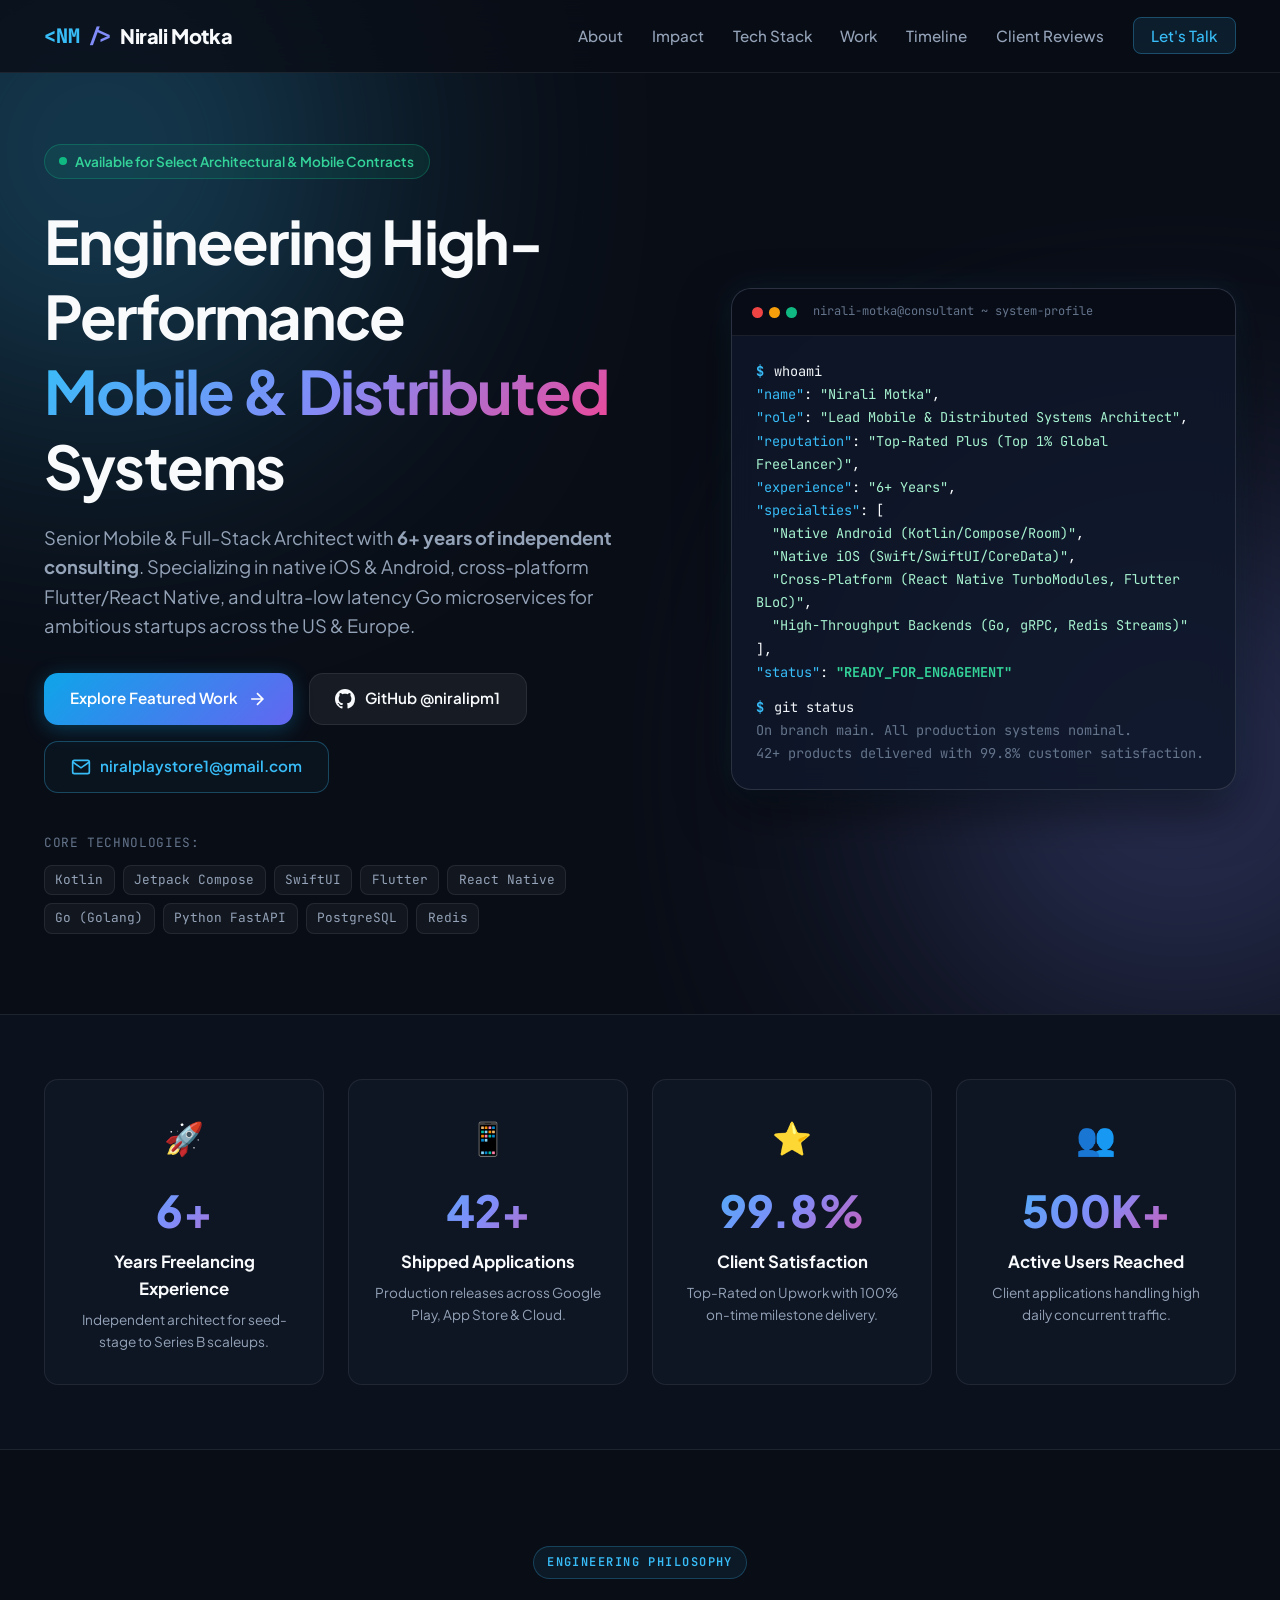
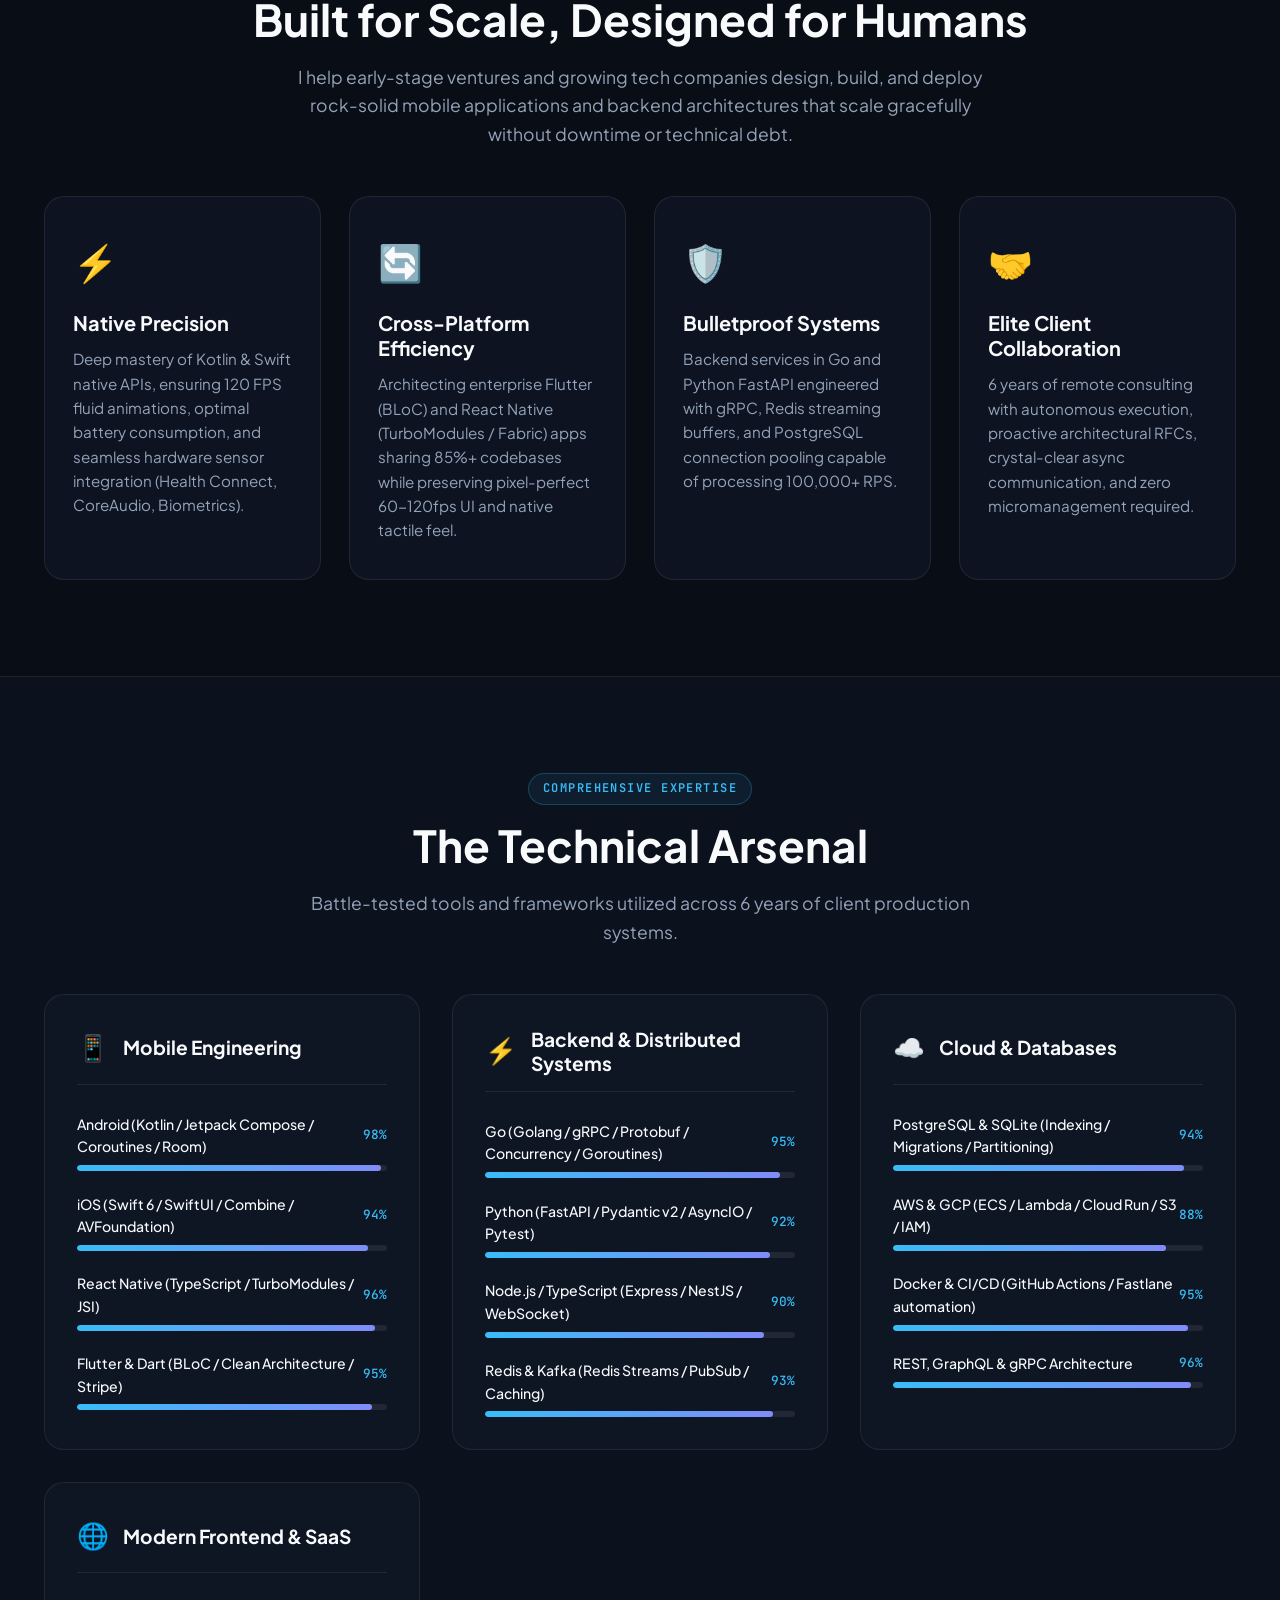
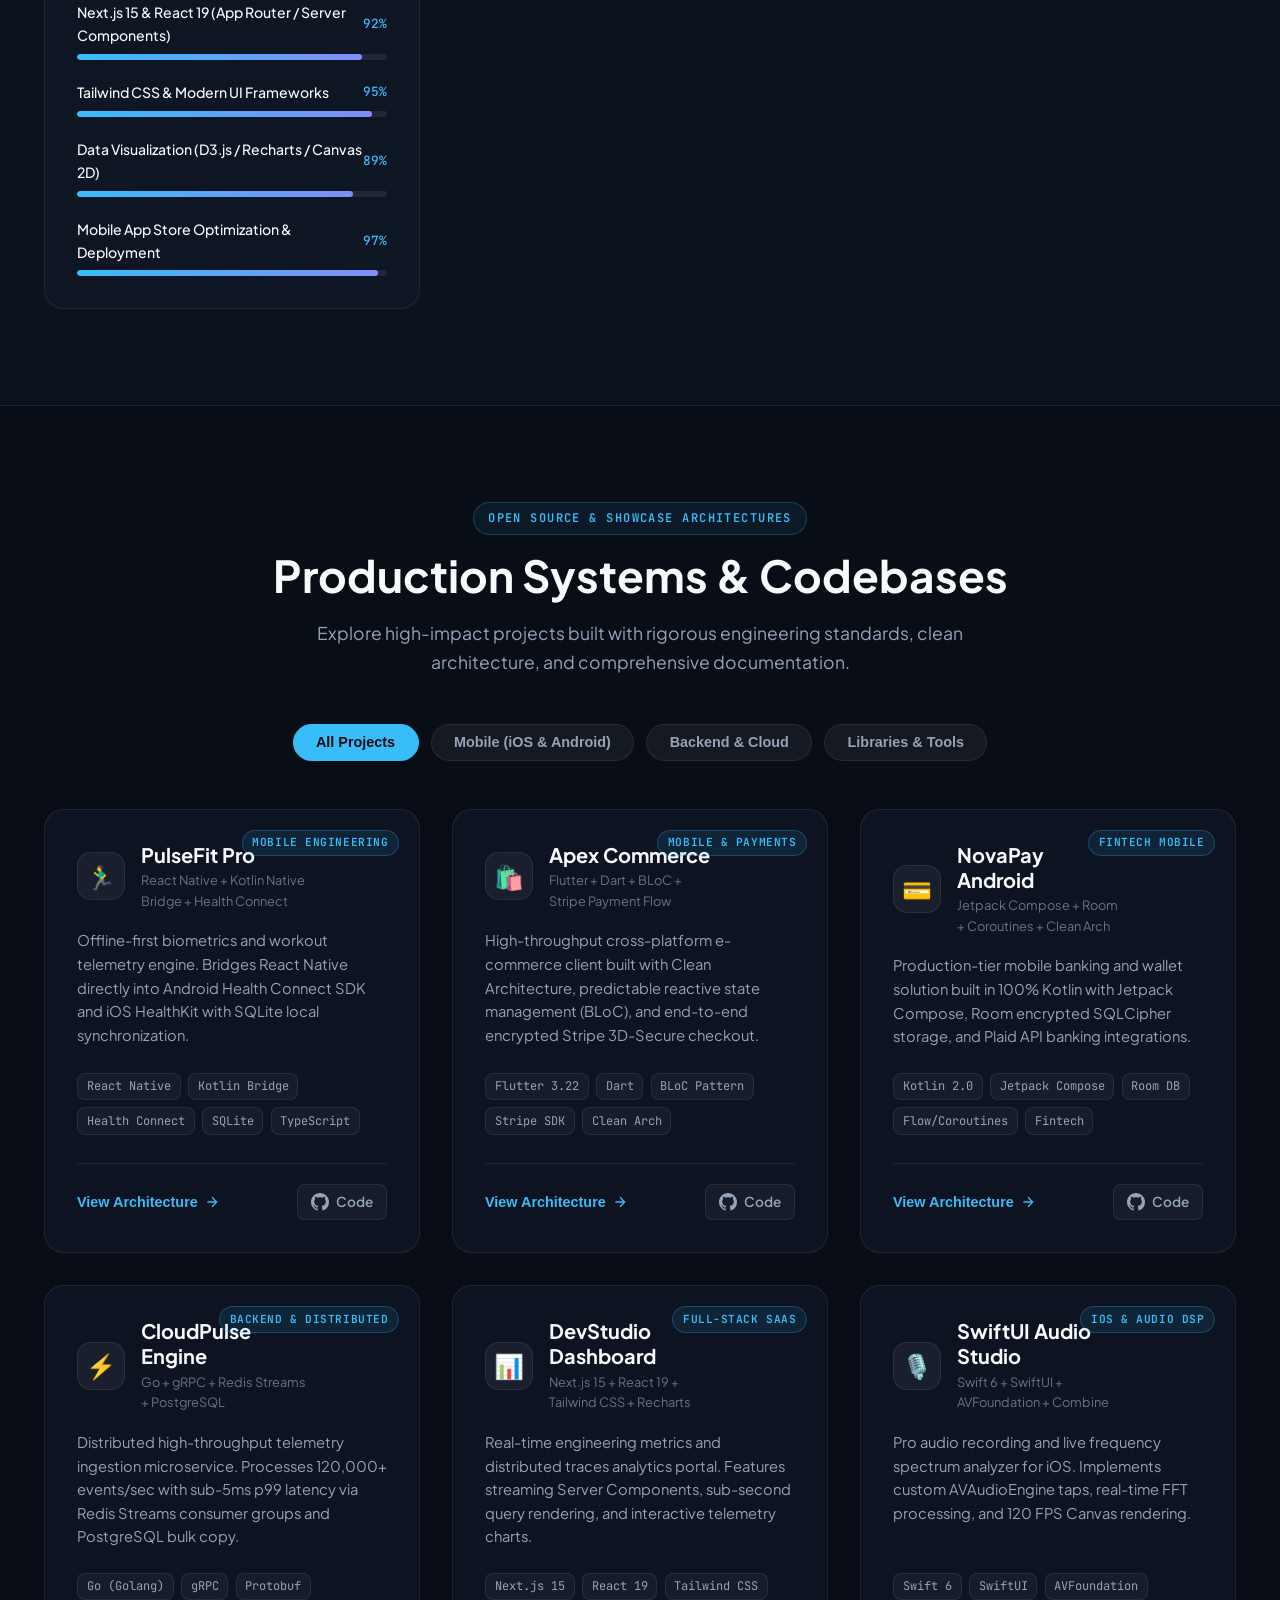
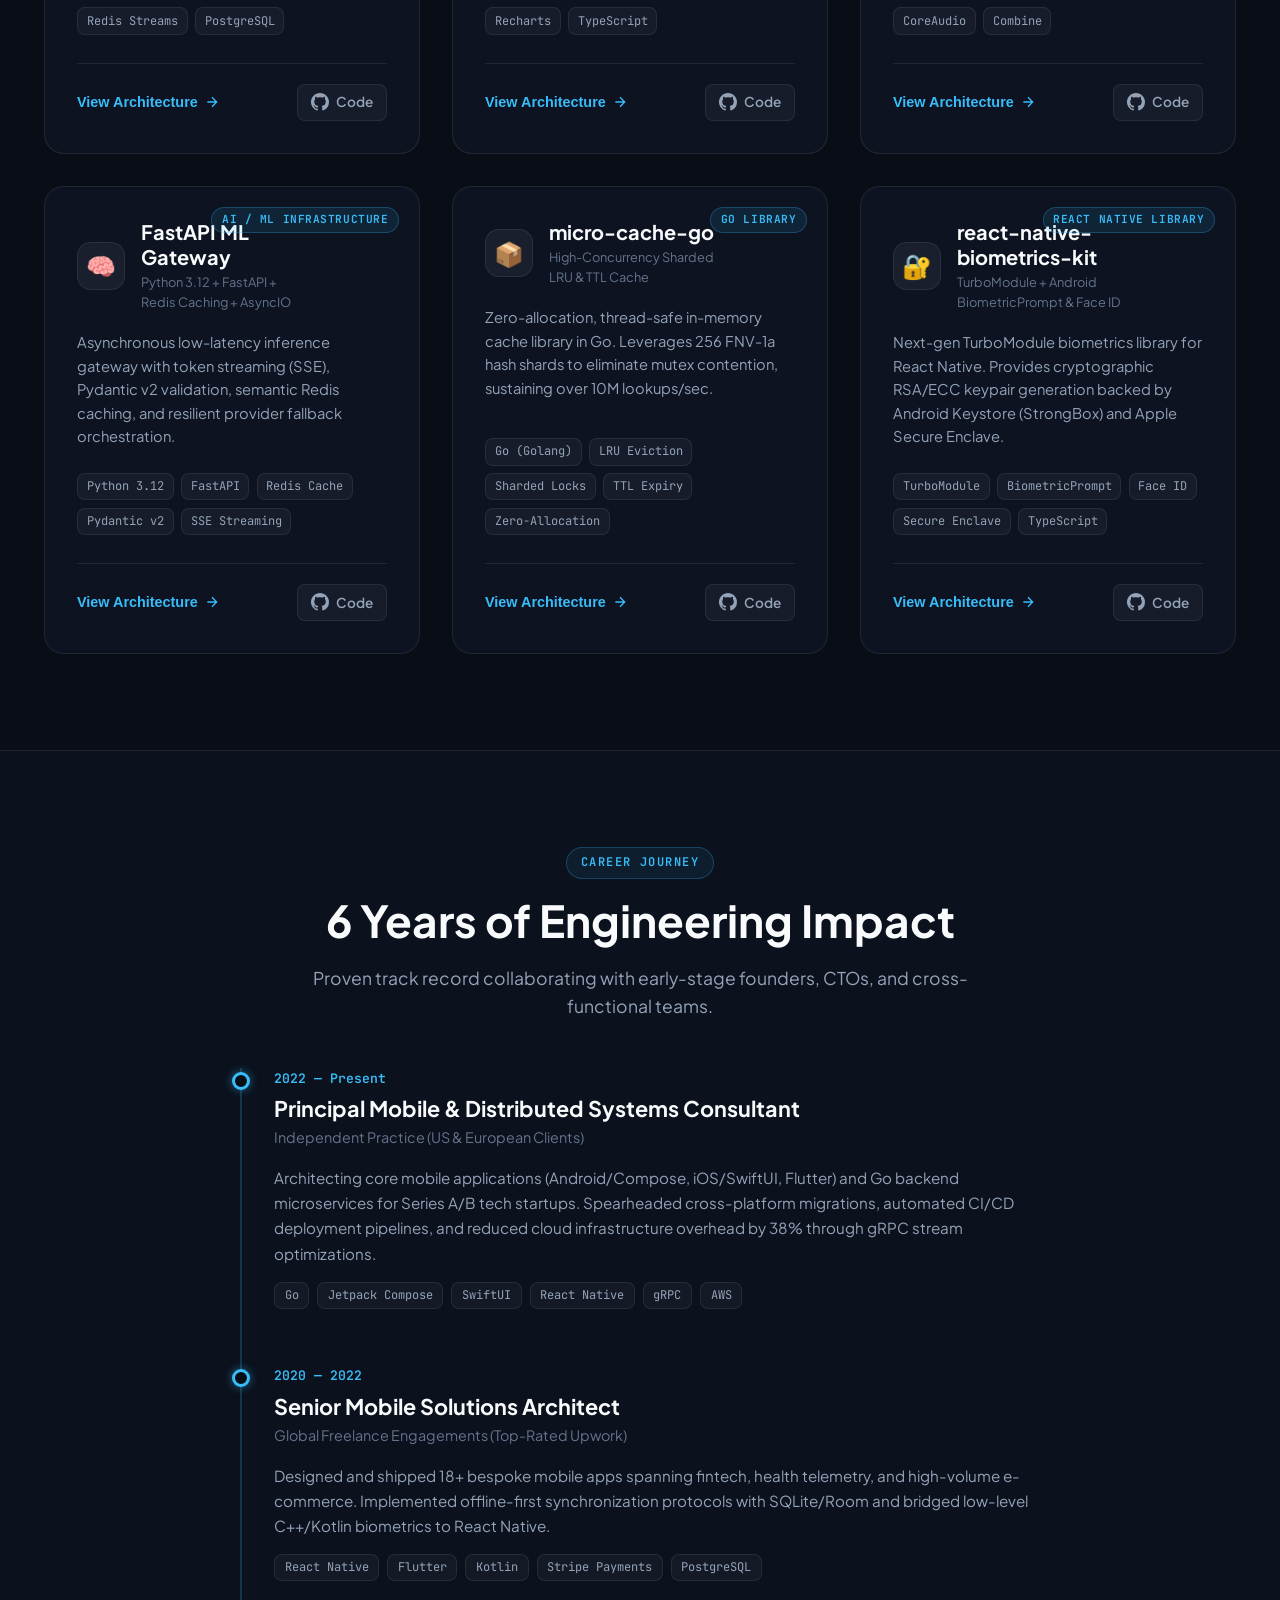
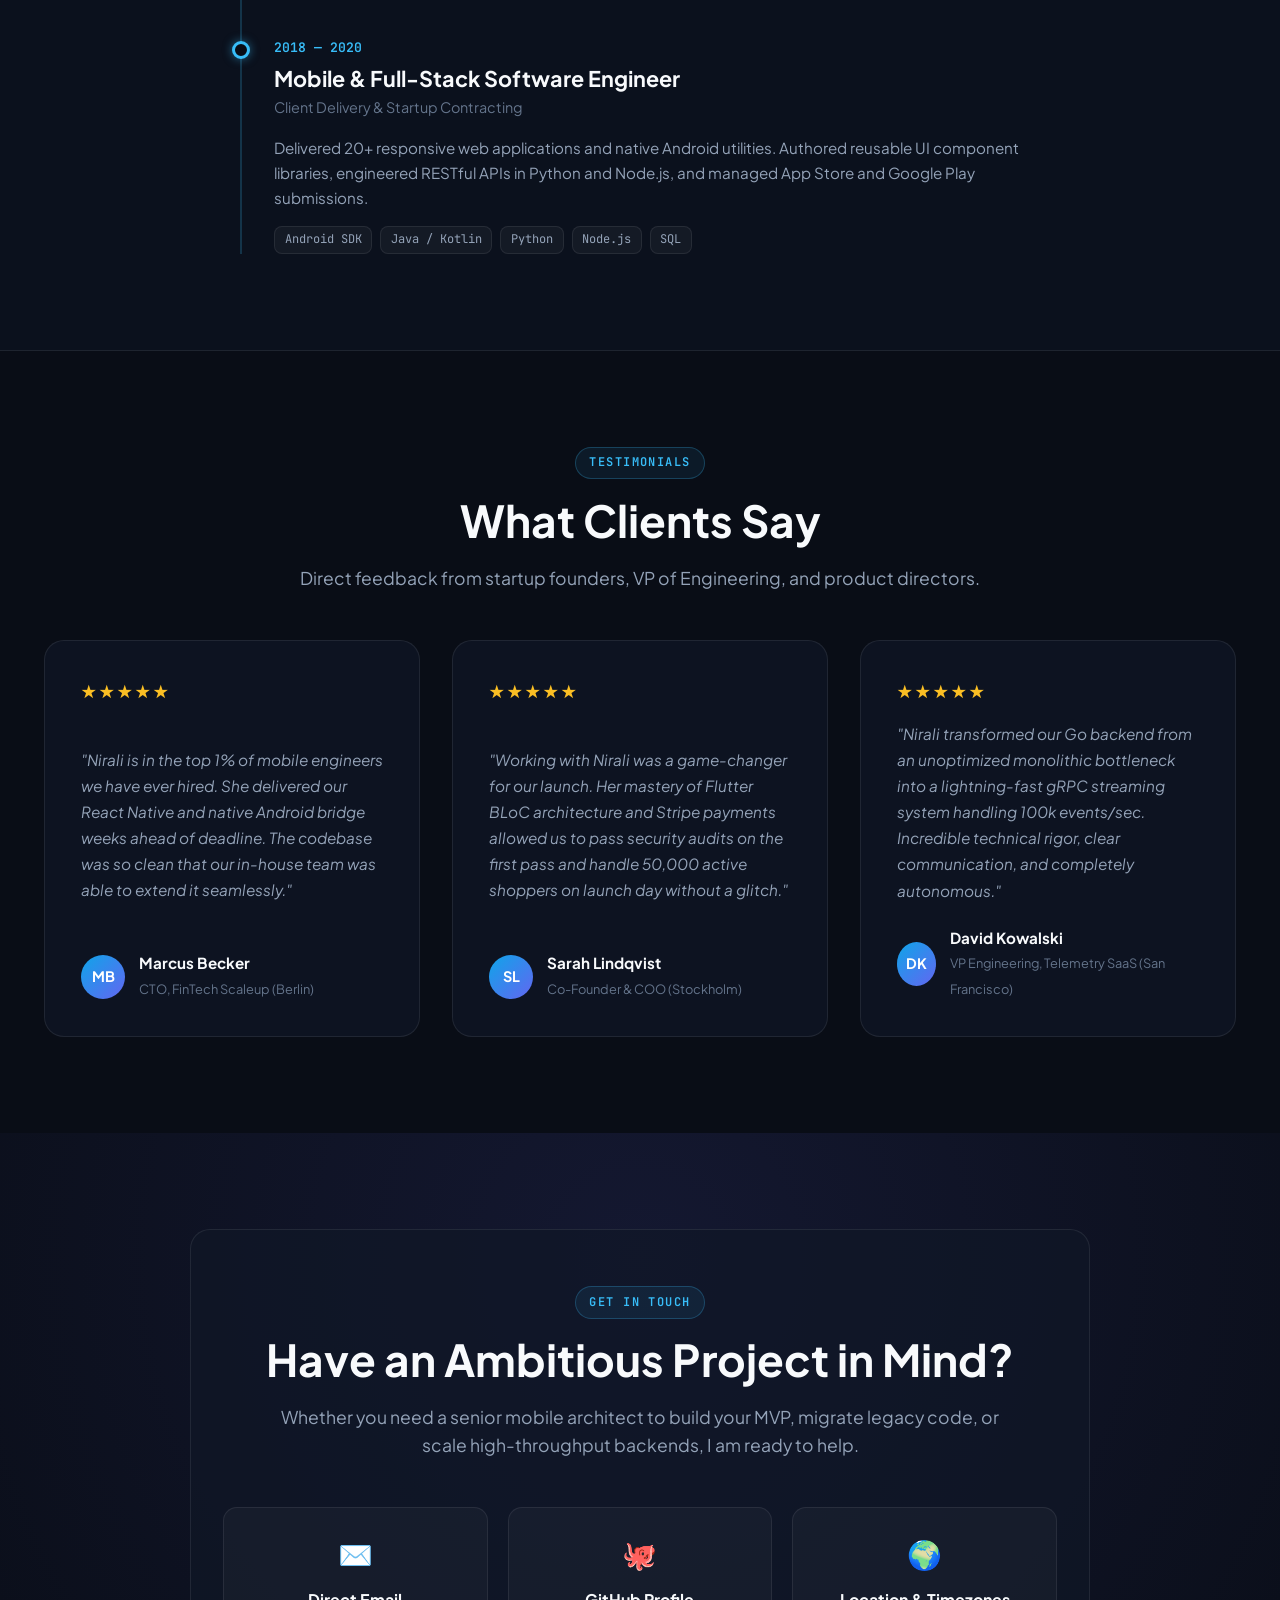
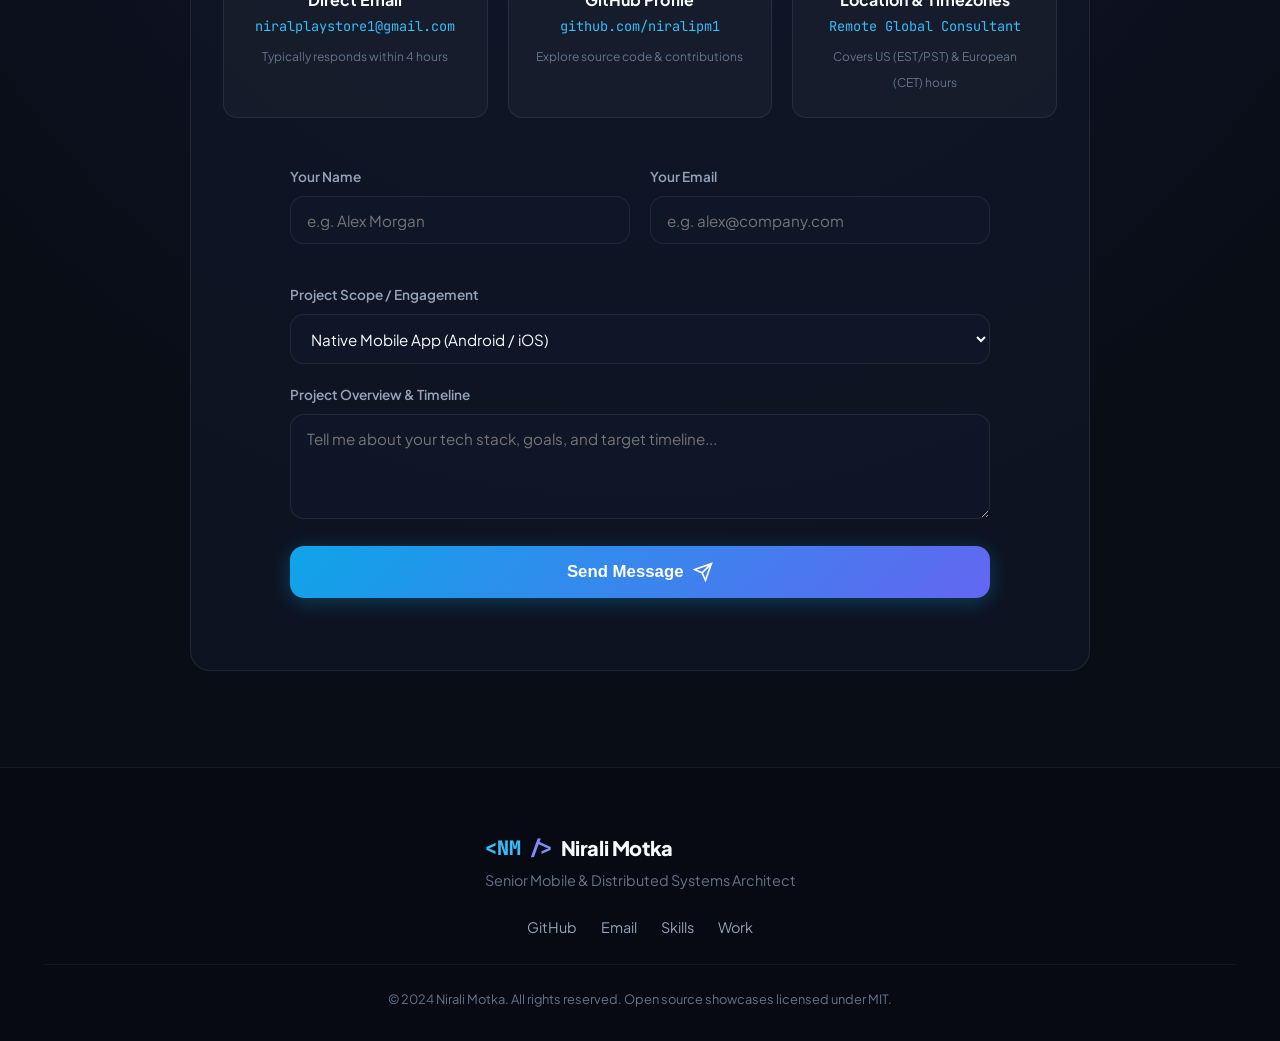
==== index.html @ 6185c1b7 "feat: initial commit of modern personal portfolio website" ====
<!DOCTYPE html>
<html lang="en">
<head>
  <meta charset="UTF-8">
  <meta name="viewport" content="width=device-width, initial-scale=1.0">
  <title>Nirali Motka | Senior Mobile &amp; Full-Stack Architect</title>
  <meta name="description" content="Senior Mobile & Full-Stack Engineer with 6+ years of high-impact freelancing. Expert in Kotlin/Compose, Swift/SwiftUI, React Native, Flutter, Go, and Cloud Systems.">
  <meta name="author" content="Nirali Motka">
  <link rel="icon" href="data:image/svg+xml,<svg xmlns=%22http://www.w3.org/2000/svg%22 viewBox=%220 0 100 100%22><text y=%22.9em%22 font-size=%2290%22>⚡</text></svg>">
  <link rel="preconnect" href="https://fonts.googleapis.com">
  <link rel="preconnect" href="https://fonts.gstatic.com" crossorigin>
  <link href="https://fonts.googleapis.com/css2?family=Plus+Jakarta+Sans:wght@300;400;500;600;700;800&family=JetBrains+Mono:wght@400;500;600;700&display=swap" rel="stylesheet">
  <link rel="stylesheet" href="styles.css">
</head>
<body>
  <!-- Navigation -->
  <header class="site-header" id="header">
    <div class="container nav-container">
      <a href="#hero" class="brand-logo">
        <span class="logo-accent">&lt;NM</span><span class="logo-dot">/&gt;</span>
        <span class="brand-name">Nirali Motka</span>
      </a>

      <nav class="nav-menu" id="navMenu">
        <ul class="nav-links">
          <li><a href="#about" class="nav-link">About</a></li>
          <li><a href="#metrics" class="nav-link">Impact</a></li>
          <li><a href="#skills" class="nav-link">Tech Stack</a></li>
          <li><a href="#projects" class="nav-link">Work</a></li>
          <li><a href="#experience" class="nav-link">Timeline</a></li>
          <li><a href="#testimonials" class="nav-link">Client Reviews</a></li>
          <li><a href="#contact" class="nav-link btn-nav-contact">Let's Talk</a></li>
        </ul>
      </nav>

      <button class="mobile-toggle" id="mobileToggle" aria-label="Toggle navigation">
        <span class="bar"></span>
        <span class="bar"></span>
        <span class="bar"></span>
      </button>
    </div>
  </header>

  <main>
    <!-- Hero Section -->
    <section class="hero-section" id="hero">
      <div class="hero-glow hero-glow-1"></div>
      <div class="hero-glow hero-glow-2"></div>
      <div class="container hero-grid">
        <div class="hero-content">
          <div class="badge-status">
            <span class="pulse-indicator"></span>
            <span>Available for Select Architectural &amp; Mobile Contracts</span>
          </div>
          <h1 class="hero-title">
            Engineering High-Performance <span class="gradient-text">Mobile &amp; Distributed</span> Systems
          </h1>
          <p class="hero-subtitle">
            Senior Mobile &amp; Full-Stack Architect with <strong>6+ years of independent consulting</strong>. Specializing in native iOS &amp; Android, cross-platform Flutter/React Native, and ultra-low latency Go microservices for ambitious startups across the US &amp; Europe.
          </p>

          <div class="hero-cta-group">
            <a href="#projects" class="btn btn-primary">
              <span>Explore Featured Work</span>
              <svg width="20" height="20" viewBox="0 0 24 24" fill="none" stroke="currentColor" stroke-width="2"><path d="M5 12h14M12 5l7 7-7 7"/></svg>
            </a>
            <a href="https://github.com/niralipm1" target="_blank" rel="noopener noreferrer" class="btn btn-secondary">
              <svg width="20" height="20" viewBox="0 0 24 24" fill="currentColor"><path d="M12 0C5.37 0 0 5.37 0 12c0 5.31 3.435 9.795 8.205 11.385.6.105.825-.255.825-.57 0-.285-.015-1.23-.015-2.235-3.015.555-3.795-.735-4.035-1.41-.135-.345-.72-1.41-1.23-1.695-.42-.225-1.02-.78-.015-.795.945-.015 1.62.87 1.845 1.23 1.08 1.815 2.805 1.305 3.495.99.105-.78.42-1.305.765-1.605-2.67-.3-5.46-1.335-5.46-5.925 0-1.305.465-2.385 1.23-3.225-.12-.3-.54-1.53.12-3.18 0 0 1.005-.315 3.3 1.23.96-.27 1.98-.405 3-.405s2.04.135 3 .405c2.295-1.56 3.3-1.23 3.3-1.23.66 1.65.24 2.88.12 3.18.765.84 1.23 1.905 1.23 3.225 0 4.605-2.805 5.625-5.475 5.925.435.375.81 1.095.81 2.22 0 1.605-.015 2.895-.015 3.3 0 .315.225.69.825.57A12.02 12.02 0 0024 12c0-6.63-5.37-12-12-12z"/></svg>
              <span>GitHub @niralipm1</span>
            </a>
            <a href="mailto:niralplaystore1@gmail.com" class="btn btn-outline">
              <svg width="20" height="20" viewBox="0 0 24 24" fill="none" stroke="currentColor" stroke-width="2"><path d="M4 4h16c1.1 0 2 .9 2 2v12c0 1.1-.9 2-2 2H4c-1.1 0-2-.9-2-2V6c0-1.1.9-2 2-2z"/><polyline points="22,6 12,13 2,6"/></svg>
              <span>niralplaystore1@gmail.com</span>
            </a>
          </div>

          <div class="tech-marquee-wrapper">
            <span class="marquee-label">Core Technologies:</span>
            <div class="tech-pill-list">
              <span class="tech-pill">Kotlin</span>
              <span class="tech-pill">Jetpack Compose</span>
              <span class="tech-pill">SwiftUI</span>
              <span class="tech-pill">Flutter</span>
              <span class="tech-pill">React Native</span>
              <span class="tech-pill">Go (Golang)</span>
              <span class="tech-pill">Python FastAPI</span>
              <span class="tech-pill">PostgreSQL</span>
              <span class="tech-pill">Redis</span>
            </div>
          </div>
        </div>

        <div class="hero-terminal-card">
          <div class="terminal-header">
            <div class="terminal-dots">
              <span class="dot dot-red"></span>
              <span class="dot dot-yellow"></span>
              <span class="dot dot-green"></span>
            </div>
            <span class="terminal-title">nirali-motka@consultant ~ system-profile</span>
          </div>
          <div class="terminal-body font-mono">
            <div class="terminal-row"><span class="cmd-prompt">$</span> <span class="cmd-text">whoami</span></div>
            <div class="terminal-response">
              <span class="json-key">"name"</span>: <span class="json-val">"Nirali Motka"</span>,<br>
              <span class="json-key">"role"</span>: <span class="json-val">"Lead Mobile &amp; Distributed Systems Architect"</span>,<br>
              <span class="json-key">"reputation"</span>: <span class="json-val">"Top-Rated Plus (Top 1% Global Freelancer)"</span>,<br>
              <span class="json-key">"experience"</span>: <span class="json-val">"6+ Years"</span>,<br>
              <span class="json-key">"specialties"</span>: [<br>
              &nbsp;&nbsp;<span class="json-val">"Native Android (Kotlin/Compose/Room)"</span>,<br>
              &nbsp;&nbsp;<span class="json-val">"Native iOS (Swift/SwiftUI/CoreData)"</span>,<br>
              &nbsp;&nbsp;<span class="json-val">"Cross-Platform (React Native TurboModules, Flutter BLoC)"</span>,<br>
              &nbsp;&nbsp;<span class="json-val">"High-Throughput Backends (Go, gRPC, Redis Streams)"</span><br>
              ],<br>
              <span class="json-key">"status"</span>: <span class="json-status">"READY_FOR_ENGAGEMENT"</span>
            </div>
            <div class="terminal-row mt-3"><span class="cmd-prompt">$</span> <span class="cmd-text typing-command">git status</span></div>
            <div class="terminal-response text-muted">
              On branch main. All production systems nominal.<br>
              42+ products delivered with 99.8% customer satisfaction.
            </div>
          </div>
        </div>
      </div>
    </section>

    <!-- Metrics Section -->
    <section class="metrics-section" id="metrics">
      <div class="container">
        <div class="metrics-grid">
          <div class="metric-card">
            <div class="metric-icon">🚀</div>
            <div class="metric-number" data-target="6">6+</div>
            <div class="metric-label">Years Freelancing Experience</div>
            <div class="metric-desc">Independent architect for seed-stage to Series B scaleups.</div>
          </div>
          <div class="metric-card">
            <div class="metric-icon">📱</div>
            <div class="metric-number" data-target="42">42+</div>
            <div class="metric-label">Shipped Applications</div>
            <div class="metric-desc">Production releases across Google Play, App Store &amp; Cloud.</div>
          </div>
          <div class="metric-card">
            <div class="metric-icon">⭐</div>
            <div class="metric-number">99.8%</div>
            <div class="metric-label">Client Satisfaction</div>
            <div class="metric-desc">Top-Rated on Upwork with 100% on-time milestone delivery.</div>
          </div>
          <div class="metric-card">
            <div class="metric-icon">👥</div>
            <div class="metric-number">500K+</div>
            <div class="metric-label">Active Users Reached</div>
            <div class="metric-desc">Client applications handling high daily concurrent traffic.</div>
          </div>
        </div>
      </div>
    </section>

    <!-- About Section -->
    <section class="about-section" id="about">
      <div class="container">
        <div class="section-header text-center">
          <span class="section-tag">ENGINEERING PHILOSOPHY</span>
          <h2 class="section-title">Built for Scale, Designed for Humans</h2>
          <p class="section-lead">
            I help early-stage ventures and growing tech companies design, build, and deploy rock-solid mobile applications and backend architectures that scale gracefully without downtime or technical debt.
          </p>
        </div>

        <div class="about-grid">
          <div class="about-card">
            <div class="about-card-icon">⚡</div>
            <h3>Native Precision</h3>
            <p>
              Deep mastery of Kotlin &amp; Swift native APIs, ensuring 120 FPS fluid animations, optimal battery consumption, and seamless hardware sensor integration (Health Connect, CoreAudio, Biometrics).
            </p>
          </div>
          <div class="about-card">
            <div class="about-card-icon">🔄</div>
            <h3>Cross-Platform Efficiency</h3>
            <p>
              Architecting enterprise Flutter (BLoC) and React Native (TurboModules / Fabric) apps sharing 85%+ codebases while preserving pixel-perfect 60-120fps UI and native tactile feel.
            </p>
          </div>
          <div class="about-card">
            <div class="about-card-icon">🛡️</div>
            <h3>Bulletproof Systems</h3>
            <p>
              Backend services in Go and Python FastAPI engineered with gRPC, Redis streaming buffers, and PostgreSQL connection pooling capable of processing 100,000+ RPS.
            </p>
          </div>
          <div class="about-card">
            <div class="about-card-icon">🤝</div>
            <h3>Elite Client Collaboration</h3>
            <p>
              6 years of remote consulting with autonomous execution, proactive architectural RFCs, crystal-clear async communication, and zero micromanagement required.
            </p>
          </div>
        </div>
      </div>
    </section>

    <!-- Skills Matrix Section -->
    <section class="skills-section" id="skills">
      <div class="container">
        <div class="section-header text-center">
          <span class="section-tag">COMPREHENSIVE EXPERTISE</span>
          <h2 class="section-title">The Technical Arsenal</h2>
          <p class="section-lead">Battle-tested tools and frameworks utilized across 6 years of client production systems.</p>
        </div>

        <div class="skills-categories-grid">
          <!-- Mobile Engineering -->
          <div class="skill-category-card">
            <div class="category-header">
              <span class="category-icon">📱</span>
              <h3>Mobile Engineering</h3>
            </div>
            <div class="skill-bars">
              <div class="skill-item">
                <div class="skill-info">
                  <span class="skill-name">Android (Kotlin / Jetpack Compose / Coroutines / Room)</span>
                  <span class="skill-level">98%</span>
                </div>
                <div class="progress-track"><div class="progress-fill" style="width: 98%;"></div></div>
              </div>
              <div class="skill-item">
                <div class="skill-info">
                  <span class="skill-name">iOS (Swift 6 / SwiftUI / Combine / AVFoundation)</span>
                  <span class="skill-level">94%</span>
                </div>
                <div class="progress-track"><div class="progress-fill" style="width: 94%;"></div></div>
              </div>
              <div class="skill-item">
                <div class="skill-info">
                  <span class="skill-name">React Native (TypeScript / TurboModules / JSI)</span>
                  <span class="skill-level">96%</span>
                </div>
                <div class="progress-track"><div class="progress-fill" style="width: 96%;"></div></div>
              </div>
              <div class="skill-item">
                <div class="skill-info">
                  <span class="skill-name">Flutter &amp; Dart (BLoC / Clean Architecture / Stripe)</span>
                  <span class="skill-level">95%</span>
                </div>
                <div class="progress-track"><div class="progress-fill" style="width: 95%;"></div></div>
              </div>
            </div>
          </div>

          <!-- Backend & Distributed Systems -->
          <div class="skill-category-card">
            <div class="category-header">
              <span class="category-icon">⚡</span>
              <h3>Backend &amp; Distributed Systems</h3>
            </div>
            <div class="skill-bars">
              <div class="skill-item">
                <div class="skill-info">
                  <span class="skill-name">Go (Golang / gRPC / Protobuf / Concurrency / Goroutines)</span>
                  <span class="skill-level">95%</span>
                </div>
                <div class="progress-track"><div class="progress-fill" style="width: 95%;"></div></div>
              </div>
              <div class="skill-item">
                <div class="skill-info">
                  <span class="skill-name">Python (FastAPI / Pydantic v2 / AsyncIO / Pytest)</span>
                  <span class="skill-level">92%</span>
                </div>
                <div class="progress-track"><div class="progress-fill" style="width: 92%;"></div></div>
              </div>
              <div class="skill-item">
                <div class="skill-info">
                  <span class="skill-name">Node.js / TypeScript (Express / NestJS / WebSocket)</span>
                  <span class="skill-level">90%</span>
                </div>
                <div class="progress-track"><div class="progress-fill" style="width: 90%;"></div></div>
              </div>
              <div class="skill-item">
                <div class="skill-info">
                  <span class="skill-name">Redis &amp; Kafka (Redis Streams / PubSub / Caching)</span>
                  <span class="skill-level">93%</span>
                </div>
                <div class="progress-track"><div class="progress-fill" style="width: 93%;"></div></div>
              </div>
            </div>
          </div>

          <!-- Cloud, DevOps & Databases -->
          <div class="skill-category-card">
            <div class="category-header">
              <span class="category-icon">☁️</span>
              <h3>Cloud &amp; Databases</h3>
            </div>
            <div class="skill-bars">
              <div class="skill-item">
                <div class="skill-info">
                  <span class="skill-name">PostgreSQL &amp; SQLite (Indexing / Migrations / Partitioning)</span>
                  <span class="skill-level">94%</span>
                </div>
                <div class="progress-track"><div class="progress-fill" style="width: 94%;"></div></div>
              </div>
              <div class="skill-item">
                <div class="skill-info">
                  <span class="skill-name">AWS &amp; GCP (ECS / Lambda / Cloud Run / S3 / IAM)</span>
                  <span class="skill-level">88%</span>
                </div>
                <div class="progress-track"><div class="progress-fill" style="width: 88%;"></div></div>
              </div>
              <div class="skill-item">
                <div class="skill-info">
                  <span class="skill-name">Docker &amp; CI/CD (GitHub Actions / Fastlane automation)</span>
                  <span class="skill-level">95%</span>
                </div>
                <div class="progress-track"><div class="progress-fill" style="width: 95%;"></div></div>
              </div>
              <div class="skill-item">
                <div class="skill-info">
                  <span class="skill-name">REST, GraphQL &amp; gRPC Architecture</span>
                  <span class="skill-level">96%</span>
                </div>
                <div class="progress-track"><div class="progress-fill" style="width: 96%;"></div></div>
              </div>
            </div>
          </div>

          <!-- Web & Frontend -->
          <div class="skill-category-card">
            <div class="category-header">
              <span class="category-icon">🌐</span>
              <h3>Modern Frontend &amp; SaaS</h3>
            </div>
            <div class="skill-bars">
              <div class="skill-item">
                <div class="skill-info">
                  <span class="skill-name">Next.js 15 &amp; React 19 (App Router / Server Components)</span>
                  <span class="skill-level">92%</span>
                </div>
                <div class="progress-track"><div class="progress-fill" style="width: 92%;"></div></div>
              </div>
              <div class="skill-item">
                <div class="skill-info">
                  <span class="skill-name">Tailwind CSS &amp; Modern UI Frameworks</span>
                  <span class="skill-level">95%</span>
                </div>
                <div class="progress-track"><div class="progress-fill" style="width: 95%;"></div></div>
              </div>
              <div class="skill-item">
                <div class="skill-info">
                  <span class="skill-name">Data Visualization (D3.js / Recharts / Canvas 2D)</span>
                  <span class="skill-level">89%</span>
                </div>
                <div class="progress-track"><div class="progress-fill" style="width: 89%;"></div></div>
              </div>
              <div class="skill-item">
                <div class="skill-info">
                  <span class="skill-name">Mobile App Store Optimization &amp; Deployment</span>
                  <span class="skill-level">97%</span>
                </div>
                <div class="progress-track"><div class="progress-fill" style="width: 97%;"></div></div>
              </div>
            </div>
          </div>
        </div>
      </div>
    </section>

    <!-- Projects Section -->
    <section class="projects-section" id="projects">
      <div class="container">
        <div class="section-header text-center">
          <span class="section-tag">OPEN SOURCE &amp; SHOWCASE ARCHITECTURES</span>
          <h2 class="section-title">Production Systems &amp; Codebases</h2>
          <p class="section-lead">Explore high-impact projects built with rigorous engineering standards, clean architecture, and comprehensive documentation.</p>
        </div>

        <!-- Filter Controls -->
        <div class="project-filters">
          <button class="filter-btn active" data-filter="all">All Projects</button>
          <button class="filter-btn" data-filter="mobile">Mobile (iOS &amp; Android)</button>
          <button class="filter-btn" data-filter="backend">Backend &amp; Cloud</button>
          <button class="filter-btn" data-filter="library">Libraries &amp; Tools</button>
        </div>

        <div class="projects-grid" id="projectsGrid">
          <!-- Project 1: PulseFit Pro -->
          <article class="project-card" data-category="mobile" data-project="pulsefit">
            <div class="project-badge">Mobile Engineering</div>
            <div class="project-header">
              <div class="project-icon-box">🏃‍♂️</div>
              <div>
                <h3 class="project-title">PulseFit Pro</h3>
                <span class="project-subtitle">React Native + Kotlin Native Bridge + Health Connect</span>
              </div>
            </div>
            <p class="project-description">
              Offline-first biometrics and workout telemetry engine. Bridges React Native directly into Android Health Connect SDK and iOS HealthKit with SQLite local synchronization.
            </p>
            <div class="project-tech-tags">
              <span>React Native</span>
              <span>Kotlin Bridge</span>
              <span>Health Connect</span>
              <span>SQLite</span>
              <span>TypeScript</span>
            </div>
            <div class="project-card-footer">
              <button class="btn-card-action view-modal-btn" data-modal="pulsefit">
                <span>View Architecture</span>
                <svg width="16" height="16" viewBox="0 0 24 24" fill="none" stroke="currentColor" stroke-width="2"><path d="M5 12h14M12 5l7 7-7 7"/></svg>
              </button>
              <a href="https://github.com/niralipm1/pulsefit-tracker" target="_blank" rel="noopener noreferrer" class="btn-github-link" title="View Source on GitHub">
                <svg width="18" height="18" viewBox="0 0 24 24" fill="currentColor"><path d="M12 0C5.37 0 0 5.37 0 12c0 5.31 3.435 9.795 8.205 11.385.6.105.825-.255.825-.57 0-.285-.015-1.23-.015-2.235-3.015.555-3.795-.735-4.035-1.41-.135-.345-.72-1.41-1.23-1.695-.42-.225-1.02-.78-.015-.795.945-.015 1.62.87 1.845 1.23 1.08 1.815 2.805 1.305 3.495.99.105-.78.42-1.305.765-1.605-2.67-.3-5.46-1.335-5.46-5.925 0-1.305.465-2.385 1.23-3.225-.12-.3-.54-1.53.12-3.18 0 0 1.005-.315 3.3 1.23.96-.27 1.98-.405 3-.405s2.04.135 3 .405c2.295-1.56 3.3-1.23 3.3-1.23.66 1.65.24 2.88.12 3.18.765.84 1.23 1.905 1.23 3.225 0 4.605-2.805 5.625-5.475 5.925.435.375.81 1.095.81 2.22 0 1.605-.015 2.895-.015 3.3 0 .315.225.69.825.57A12.02 12.02 0 0024 12c0-6.63-5.37-12-12-12z"/></svg>
                <span>Code</span>
              </a>
            </div>
          </article>

          <!-- Project 2: Apex Commerce -->
          <article class="project-card" data-category="mobile" data-project="apex">
            <div class="project-badge">Mobile &amp; Payments</div>
            <div class="project-header">
              <div class="project-icon-box">🛍️</div>
              <div>
                <h3 class="project-title">Apex Commerce</h3>
                <span class="project-subtitle">Flutter + Dart + BLoC + Stripe Payment Flow</span>
              </div>
            </div>
            <p class="project-description">
              High-throughput cross-platform e-commerce client built with Clean Architecture, predictable reactive state management (BLoC), and end-to-end encrypted Stripe 3D-Secure checkout.
            </p>
            <div class="project-tech-tags">
              <span>Flutter 3.22</span>
              <span>Dart</span>
              <span>BLoC Pattern</span>
              <span>Stripe SDK</span>
              <span>Clean Arch</span>
            </div>
            <div class="project-card-footer">
              <button class="btn-card-action view-modal-btn" data-modal="apex">
                <span>View Architecture</span>
                <svg width="16" height="16" viewBox="0 0 24 24" fill="none" stroke="currentColor" stroke-width="2"><path d="M5 12h14M12 5l7 7-7 7"/></svg>
              </button>
              <a href="https://github.com/niralipm1/apex-commerce" target="_blank" rel="noopener noreferrer" class="btn-github-link" title="View Source on GitHub">
                <svg width="18" height="18" viewBox="0 0 24 24" fill="currentColor"><path d="M12 0C5.37 0 0 5.37 0 12c0 5.31 3.435 9.795 8.205 11.385.6.105.825-.255.825-.57 0-.285-.015-1.23-.015-2.235-3.015.555-3.795-.735-4.035-1.41-.135-.345-.72-1.41-1.23-1.695-.42-.225-1.02-.78-.015-.795.945-.015 1.62.87 1.845 1.23 1.08 1.815 2.805 1.305 3.495.99.105-.78.42-1.305.765-1.605-2.67-.3-5.46-1.335-5.46-5.925 0-1.305.465-2.385 1.23-3.225-.12-.3-.54-1.53.12-3.18 0 0 1.005-.315 3.3 1.23.96-.27 1.98-.405 3-.405s2.04.135 3 .405c2.295-1.56 3.3-1.23 3.3-1.23.66 1.65.24 2.88.12 3.18.765.84 1.23 1.905 1.23 3.225 0 4.605-2.805 5.625-5.475 5.925.435.375.81 1.095.81 2.22 0 1.605-.015 2.895-.015 3.3 0 .315.225.69.825.57A12.02 12.02 0 0024 12c0-6.63-5.37-12-12-12z"/></svg>
                <span>Code</span>
              </a>
            </div>
          </article>

          <!-- Project 3: NovaPay Android -->
          <article class="project-card" data-category="mobile" data-project="novapay">
            <div class="project-badge">Fintech Mobile</div>
            <div class="project-header">
              <div class="project-icon-box">💳</div>
              <div>
                <h3 class="project-title">NovaPay Android</h3>
                <span class="project-subtitle">Jetpack Compose + Room + Coroutines + Clean Arch</span>
              </div>
            </div>
            <p class="project-description">
              Production-tier mobile banking and wallet solution built in 100% Kotlin with Jetpack Compose, Room encrypted SQLCipher storage, and Plaid API banking integrations.
            </p>
            <div class="project-tech-tags">
              <span>Kotlin 2.0</span>
              <span>Jetpack Compose</span>
              <span>Room DB</span>
              <span>Flow/Coroutines</span>
              <span>Fintech</span>
            </div>
            <div class="project-card-footer">
              <button class="btn-card-action view-modal-btn" data-modal="novapay">
                <span>View Architecture</span>
                <svg width="16" height="16" viewBox="0 0 24 24" fill="none" stroke="currentColor" stroke-width="2"><path d="M5 12h14M12 5l7 7-7 7"/></svg>
              </button>
              <a href="https://github.com/niralipm1/novapay-android" target="_blank" rel="noopener noreferrer" class="btn-github-link" title="View Source on GitHub">
                <svg width="18" height="18" viewBox="0 0 24 24" fill="currentColor"><path d="M12 0C5.37 0 0 5.37 0 12c0 5.31 3.435 9.795 8.205 11.385.6.105.825-.255.825-.57 0-.285-.015-1.23-.015-2.235-3.015.555-3.795-.735-4.035-1.41-.135-.345-.72-1.41-1.23-1.695-.42-.225-1.02-.78-.015-.795.945-.015 1.62.87 1.845 1.23 1.08 1.815 2.805 1.305 3.495.99.105-.78.42-1.305.765-1.605-2.67-.3-5.46-1.335-5.46-5.925 0-1.305.465-2.385 1.23-3.225-.12-.3-.54-1.53.12-3.18 0 0 1.005-.315 3.3 1.23.96-.27 1.98-.405 3-.405s2.04.135 3 .405c2.295-1.56 3.3-1.23 3.3-1.23.66 1.65.24 2.88.12 3.18.765.84 1.23 1.905 1.23 3.225 0 4.605-2.805 5.625-5.475 5.925.435.375.81 1.095.81 2.22 0 1.605-.015 2.895-.015 3.3 0 .315.225.69.825.57A12.02 12.02 0 0024 12c0-6.63-5.37-12-12-12z"/></svg>
                <span>Code</span>
              </a>
            </div>
          </article>

          <!-- Project 4: CloudPulse Engine -->
          <article class="project-card" data-category="backend" data-project="cloudpulse">
            <div class="project-badge">Backend &amp; Distributed</div>
            <div class="project-header">
              <div class="project-icon-box">⚡</div>
              <div>
                <h3 class="project-title">CloudPulse Engine</h3>
                <span class="project-subtitle">Go + gRPC + Redis Streams + PostgreSQL</span>
              </div>
            </div>
            <p class="project-description">
              Distributed high-throughput telemetry ingestion microservice. Processes 120,000+ events/sec with sub-5ms p99 latency via Redis Streams consumer groups and PostgreSQL bulk copy.
            </p>
            <div class="project-tech-tags">
              <span>Go (Golang)</span>
              <span>gRPC</span>
              <span>Protobuf</span>
              <span>Redis Streams</span>
              <span>PostgreSQL</span>
            </div>
            <div class="project-card-footer">
              <button class="btn-card-action view-modal-btn" data-modal="cloudpulse">
                <span>View Architecture</span>
                <svg width="16" height="16" viewBox="0 0 24 24" fill="none" stroke="currentColor" stroke-width="2"><path d="M5 12h14M12 5l7 7-7 7"/></svg>
              </button>
              <a href="https://github.com/niralipm1/cloudpulse-engine" target="_blank" rel="noopener noreferrer" class="btn-github-link" title="View Source on GitHub">
                <svg width="18" height="18" viewBox="0 0 24 24" fill="currentColor"><path d="M12 0C5.37 0 0 5.37 0 12c0 5.31 3.435 9.795 8.205 11.385.6.105.825-.255.825-.57 0-.285-.015-1.23-.015-2.235-3.015.555-3.795-.735-4.035-1.41-.135-.345-.72-1.41-1.23-1.695-.42-.225-1.02-.78-.015-.795.945-.015 1.62.87 1.845 1.23 1.08 1.815 2.805 1.305 3.495.99.105-.78.42-1.305.765-1.605-2.67-.3-5.46-1.335-5.46-5.925 0-1.305.465-2.385 1.23-3.225-.12-.3-.54-1.53.12-3.18 0 0 1.005-.315 3.3 1.23.96-.27 1.98-.405 3-.405s2.04.135 3 .405c2.295-1.56 3.3-1.23 3.3-1.23.66 1.65.24 2.88.12 3.18.765.84 1.23 1.905 1.23 3.225 0 4.605-2.805 5.625-5.475 5.925.435.375.81 1.095.81 2.22 0 1.605-.015 2.895-.015 3.3 0 .315.225.69.825.57A12.02 12.02 0 0024 12c0-6.63-5.37-12-12-12z"/></svg>
                <span>Code</span>
              </a>
            </div>
          </article>

          <!-- Project 5: DevStudio Dashboard -->
          <article class="project-card" data-category="backend" data-project="devstudio">
            <div class="project-badge">Full-Stack SaaS</div>
            <div class="project-header">
              <div class="project-icon-box">📊</div>
              <div>
                <h3 class="project-title">DevStudio Dashboard</h3>
                <span class="project-subtitle">Next.js 15 + React 19 + Tailwind CSS + Recharts</span>
              </div>
            </div>
            <p class="project-description">
              Real-time engineering metrics and distributed traces analytics portal. Features streaming Server Components, sub-second query rendering, and interactive telemetry charts.
            </p>
            <div class="project-tech-tags">
              <span>Next.js 15</span>
              <span>React 19</span>
              <span>Tailwind CSS</span>
              <span>Recharts</span>
              <span>TypeScript</span>
            </div>
            <div class="project-card-footer">
              <button class="btn-card-action view-modal-btn" data-modal="devstudio">
                <span>View Architecture</span>
                <svg width="16" height="16" viewBox="0 0 24 24" fill="none" stroke="currentColor" stroke-width="2"><path d="M5 12h14M12 5l7 7-7 7"/></svg>
              </button>
              <a href="https://github.com/niralipm1/devstudio-dashboard" target="_blank" rel="noopener noreferrer" class="btn-github-link" title="View Source on GitHub">
                <svg width="18" height="18" viewBox="0 0 24 24" fill="currentColor"><path d="M12 0C5.37 0 0 5.37 0 12c0 5.31 3.435 9.795 8.205 11.385.6.105.825-.255.825-.57 0-.285-.015-1.23-.015-2.235-3.015.555-3.795-.735-4.035-1.41-.135-.345-.72-1.41-1.23-1.695-.42-.225-1.02-.78-.015-.795.945-.015 1.62.87 1.845 1.23 1.08 1.815 2.805 1.305 3.495.99.105-.78.42-1.305.765-1.605-2.67-.3-5.46-1.335-5.46-5.925 0-1.305.465-2.385 1.23-3.225-.12-.3-.54-1.53.12-3.18 0 0 1.005-.315 3.3 1.23.96-.27 1.98-.405 3-.405s2.04.135 3 .405c2.295-1.56 3.3-1.23 3.3-1.23.66 1.65.24 2.88.12 3.18.765.84 1.23 1.905 1.23 3.225 0 4.605-2.805 5.625-5.475 5.925.435.375.81 1.095.81 2.22 0 1.605-.015 2.895-.015 3.3 0 .315.225.69.825.57A12.02 12.02 0 0024 12c0-6.63-5.37-12-12-12z"/></svg>
                <span>Code</span>
              </a>
            </div>
          </article>

          <!-- Project 6: SwiftUI Audio Studio -->
          <article class="project-card" data-category="mobile" data-project="swiftui-audio">
            <div class="project-badge">iOS &amp; Audio DSP</div>
            <div class="project-header">
              <div class="project-icon-box">🎙️</div>
              <div>
                <h3 class="project-title">SwiftUI Audio Studio</h3>
                <span class="project-subtitle">Swift 6 + SwiftUI + AVFoundation + Combine</span>
              </div>
            </div>
            <p class="project-description">
              Pro audio recording and live frequency spectrum analyzer for iOS. Implements custom AVAudioEngine taps, real-time FFT processing, and 120 FPS Canvas rendering.
            </p>
            <div class="project-tech-tags">
              <span>Swift 6</span>
              <span>SwiftUI</span>
              <span>AVFoundation</span>
              <span>CoreAudio</span>
              <span>Combine</span>
            </div>
            <div class="project-card-footer">
              <button class="btn-card-action view-modal-btn" data-modal="swiftui-audio">
                <span>View Architecture</span>
                <svg width="16" height="16" viewBox="0 0 24 24" fill="none" stroke="currentColor" stroke-width="2"><path d="M5 12h14M12 5l7 7-7 7"/></svg>
              </button>
              <a href="https://github.com/niralipm1/swiftui-audio-studio" target="_blank" rel="noopener noreferrer" class="btn-github-link" title="View Source on GitHub">
                <svg width="18" height="18" viewBox="0 0 24 24" fill="currentColor"><path d="M12 0C5.37 0 0 5.37 0 12c0 5.31 3.435 9.795 8.205 11.385.6.105.825-.255.825-.57 0-.285-.015-1.23-.015-2.235-3.015.555-3.795-.735-4.035-1.41-.135-.345-.72-1.41-1.23-1.695-.42-.225-1.02-.78-.015-.795.945-.015 1.62.87 1.845 1.23 1.08 1.815 2.805 1.305 3.495.99.105-.78.42-1.305.765-1.605-2.67-.3-5.46-1.335-5.46-5.925 0-1.305.465-2.385 1.23-3.225-.12-.3-.54-1.53.12-3.18 0 0 1.005-.315 3.3 1.23.96-.27 1.98-.405 3-.405s2.04.135 3 .405c2.295-1.56 3.3-1.23 3.3-1.23.66 1.65.24 2.88.12 3.18.765.84 1.23 1.905 1.23 3.225 0 4.605-2.805 5.625-5.475 5.925.435.375.81 1.095.81 2.22 0 1.605-.015 2.895-.015 3.3 0 .315.225.69.825.57A12.02 12.02 0 0024 12c0-6.63-5.37-12-12-12z"/></svg>
                <span>Code</span>
              </a>
            </div>
          </article>

          <!-- Project 7: FastAPI ML Gateway -->
          <article class="project-card" data-category="backend" data-project="fastapi-ml">
            <div class="project-badge">AI / ML Infrastructure</div>
            <div class="project-header">
              <div class="project-icon-box">🧠</div>
              <div>
                <h3 class="project-title">FastAPI ML Gateway</h3>
                <span class="project-subtitle">Python 3.12 + FastAPI + Redis Caching + AsyncIO</span>
              </div>
            </div>
            <p class="project-description">
              Asynchronous low-latency inference gateway with token streaming (SSE), Pydantic v2 validation, semantic Redis caching, and resilient provider fallback orchestration.
            </p>
            <div class="project-tech-tags">
              <span>Python 3.12</span>
              <span>FastAPI</span>
              <span>Redis Cache</span>
              <span>Pydantic v2</span>
              <span>SSE Streaming</span>
            </div>
            <div class="project-card-footer">
              <button class="btn-card-action view-modal-btn" data-modal="fastapi-ml">
                <span>View Architecture</span>
                <svg width="16" height="16" viewBox="0 0 24 24" fill="none" stroke="currentColor" stroke-width="2"><path d="M5 12h14M12 5l7 7-7 7"/></svg>
              </button>
              <a href="https://github.com/niralipm1/fastapi-ml-gateway" target="_blank" rel="noopener noreferrer" class="btn-github-link" title="View Source on GitHub">
                <svg width="18" height="18" viewBox="0 0 24 24" fill="currentColor"><path d="M12 0C5.37 0 0 5.37 0 12c0 5.31 3.435 9.795 8.205 11.385.6.105.825-.255.825-.57 0-.285-.015-1.23-.015-2.235-3.015.555-3.795-.735-4.035-1.41-.135-.345-.72-1.41-1.23-1.695-.42-.225-1.02-.78-.015-.795.945-.015 1.62.87 1.845 1.23 1.08 1.815 2.805 1.305 3.495.99.105-.78.42-1.305.765-1.605-2.67-.3-5.46-1.335-5.46-5.925 0-1.305.465-2.385 1.23-3.225-.12-.3-.54-1.53.12-3.18 0 0 1.005-.315 3.3 1.23.96-.27 1.98-.405 3-.405s2.04.135 3 .405c2.295-1.56 3.3-1.23 3.3-1.23.66 1.65.24 2.88.12 3.18.765.84 1.23 1.905 1.23 3.225 0 4.605-2.805 5.625-5.475 5.925.435.375.81 1.095.81 2.22 0 1.605-.015 2.895-.015 3.3 0 .315.225.69.825.57A12.02 12.02 0 0024 12c0-6.63-5.37-12-12-12z"/></svg>
                <span>Code</span>
              </a>
            </div>
          </article>

          <!-- Project 8: MicroCache Go -->
          <article class="project-card" data-category="library" data-project="microcache">
            <div class="project-badge">Go Library</div>
            <div class="project-header">
              <div class="project-icon-box">📦</div>
              <div>
                <h3 class="project-title">micro-cache-go</h3>
                <span class="project-subtitle">High-Concurrency Sharded LRU &amp; TTL Cache</span>
              </div>
            </div>
            <p class="project-description">
              Zero-allocation, thread-safe in-memory cache library in Go. Leverages 256 FNV-1a hash shards to eliminate mutex contention, sustaining over 10M lookups/sec.
            </p>
            <div class="project-tech-tags">
              <span>Go (Golang)</span>
              <span>LRU Eviction</span>
              <span>Sharded Locks</span>
              <span>TTL Expiry</span>
              <span>Zero-Allocation</span>
            </div>
            <div class="project-card-footer">
              <button class="btn-card-action view-modal-btn" data-modal="microcache">
                <span>View Architecture</span>
                <svg width="16" height="16" viewBox="0 0 24 24" fill="none" stroke="currentColor" stroke-width="2"><path d="M5 12h14M12 5l7 7-7 7"/></svg>
              </button>
              <a href="https://github.com/niralipm1/micro-cache-go" target="_blank" rel="noopener noreferrer" class="btn-github-link" title="View Source on GitHub">
                <svg width="18" height="18" viewBox="0 0 24 24" fill="currentColor"><path d="M12 0C5.37 0 0 5.37 0 12c0 5.31 3.435 9.795 8.205 11.385.6.105.825-.255.825-.57 0-.285-.015-1.23-.015-2.235-3.015.555-3.795-.735-4.035-1.41-.135-.345-.72-1.41-1.23-1.695-.42-.225-1.02-.78-.015-.795.945-.015 1.62.87 1.845 1.23 1.08 1.815 2.805 1.305 3.495.99.105-.78.42-1.305.765-1.605-2.67-.3-5.46-1.335-5.46-5.925 0-1.305.465-2.385 1.23-3.225-.12-.3-.54-1.53.12-3.18 0 0 1.005-.315 3.3 1.23.96-.27 1.98-.405 3-.405s2.04.135 3 .405c2.295-1.56 3.3-1.23 3.3-1.23.66 1.65.24 2.88.12 3.18.765.84 1.23 1.905 1.23 3.225 0 4.605-2.805 5.625-5.475 5.925.435.375.81 1.095.81 2.22 0 1.605-.015 2.895-.015 3.3 0 .315.225.69.825.57A12.02 12.02 0 0024 12c0-6.63-5.37-12-12-12z"/></svg>
                <span>Code</span>
              </a>
            </div>
          </article>

          <!-- Project 9: RN Biometrics Kit -->
          <article class="project-card" data-category="library" data-project="biometrics">
            <div class="project-badge">React Native Library</div>
            <div class="project-header">
              <div class="project-icon-box">🔐</div>
              <div>
                <h3 class="project-title">react-native-biometrics-kit</h3>
                <span class="project-subtitle">TurboModule + Android BiometricPrompt &amp; Face ID</span>
              </div>
            </div>
            <p class="project-description">
              Next-gen TurboModule biometrics library for React Native. Provides cryptographic RSA/ECC keypair generation backed by Android Keystore (StrongBox) and Apple Secure Enclave.
            </p>
            <div class="project-tech-tags">
              <span>TurboModule</span>
              <span>BiometricPrompt</span>
              <span>Face ID</span>
              <span>Secure Enclave</span>
              <span>TypeScript</span>
            </div>
            <div class="project-card-footer">
              <button class="btn-card-action view-modal-btn" data-modal="biometrics">
                <span>View Architecture</span>
                <svg width="16" height="16" viewBox="0 0 24 24" fill="none" stroke="currentColor" stroke-width="2"><path d="M5 12h14M12 5l7 7-7 7"/></svg>
              </button>
              <a href="https://github.com/niralipm1/react-native-biometrics-kit" target="_blank" rel="noopener noreferrer" class="btn-github-link" title="View Source on GitHub">
                <svg width="18" height="18" viewBox="0 0 24 24" fill="currentColor"><path d="M12 0C5.37 0 0 5.37 0 12c0 5.31 3.435 9.795 8.205 11.385.6.105.825-.255.825-.57 0-.285-.015-1.23-.015-2.235-3.015.555-3.795-.735-4.035-1.41-.135-.345-.72-1.41-1.23-1.695-.42-.225-1.02-.78-.015-.795.945-.015 1.62.87 1.845 1.23 1.08 1.815 2.805 1.305 3.495.99.105-.78.42-1.305.765-1.605-2.67-.3-5.46-1.335-5.46-5.925 0-1.305.465-2.385 1.23-3.225-.12-.3-.54-1.53.12-3.18 0 0 1.005-.315 3.3 1.23.96-.27 1.98-.405 3-.405s2.04.135 3 .405c2.295-1.56 3.3-1.23 3.3-1.23.66 1.65.24 2.88.12 3.18.765.84 1.23 1.905 1.23 3.225 0 4.605-2.805 5.625-5.475 5.925.435.375.81 1.095.81 2.22 0 1.605-.015 2.895-.015 3.3 0 .315.225.69.825.57A12.02 12.02 0 0024 12c0-6.63-5.37-12-12-12z"/></svg>
                <span>Code</span>
              </a>
            </div>
          </article>
        </div>
      </div>
    </section>

    <!-- Freelance Timeline Section -->
    <section class="timeline-section" id="experience">
      <div class="container">
        <div class="section-header text-center">
          <span class="section-tag">CAREER JOURNEY</span>
          <h2 class="section-title">6 Years of Engineering Impact</h2>
          <p class="section-lead">Proven track record collaborating with early-stage founders, CTOs, and cross-functional teams.</p>
        </div>

        <div class="timeline-container">
          <!-- 2022 - Present -->
          <div class="timeline-item">
            <div class="timeline-dot"></div>
            <div class="timeline-date">2022 — Present</div>
            <div class="timeline-content">
              <h3>Principal Mobile &amp; Distributed Systems Consultant</h3>
              <span class="timeline-company">Independent Practice (US &amp; European Clients)</span>
              <p>
                Architecting core mobile applications (Android/Compose, iOS/SwiftUI, Flutter) and Go backend microservices for Series A/B tech startups. Spearheaded cross-platform migrations, automated CI/CD deployment pipelines, and reduced cloud infrastructure overhead by 38% through gRPC stream optimizations.
              </p>
              <div class="timeline-tags">
                <span>Go</span>
                <span>Jetpack Compose</span>
                <span>SwiftUI</span>
                <span>React Native</span>
                <span>gRPC</span>
                <span>AWS</span>
              </div>
            </div>
          </div>

          <!-- 2020 - 2022 -->
          <div class="timeline-item">
            <div class="timeline-dot"></div>
            <div class="timeline-date">2020 — 2022</div>
            <div class="timeline-content">
              <h3>Senior Mobile Solutions Architect</h3>
              <span class="timeline-company">Global Freelance Engagements (Top-Rated Upwork)</span>
              <p>
                Designed and shipped 18+ bespoke mobile apps spanning fintech, health telemetry, and high-volume e-commerce. Implemented offline-first synchronization protocols with SQLite/Room and bridged low-level C++/Kotlin biometrics to React Native.
              </p>
              <div class="timeline-tags">
                <span>React Native</span>
                <span>Flutter</span>
                <span>Kotlin</span>
                <span>Stripe Payments</span>
                <span>PostgreSQL</span>
              </div>
            </div>
          </div>

          <!-- 2018 - 2020 -->
          <div class="timeline-item">
            <div class="timeline-dot"></div>
            <div class="timeline-date">2018 — 2020</div>
            <div class="timeline-content">
              <h3>Mobile &amp; Full-Stack Software Engineer</h3>
              <span class="timeline-company">Client Delivery &amp; Startup Contracting</span>
              <p>
                Delivered 20+ responsive web applications and native Android utilities. Authored reusable UI component libraries, engineered RESTful APIs in Python and Node.js, and managed App Store and Google Play submissions.
              </p>
              <div class="timeline-tags">
                <span>Android SDK</span>
                <span>Java / Kotlin</span>
                <span>Python</span>
                <span>Node.js</span>
                <span>SQL</span>
              </div>
            </div>
          </div>
        </div>
      </div>
    </section>

    <!-- Testimonials Section -->
    <section class="testimonials-section" id="testimonials">
      <div class="container">
        <div class="section-header text-center">
          <span class="section-tag">TESTIMONIALS</span>
          <h2 class="section-title">What Clients Say</h2>
          <p class="section-lead">Direct feedback from startup founders, VP of Engineering, and product directors.</p>
        </div>

        <div class="testimonials-grid">
          <div class="testimonial-card">
            <div class="testimonial-rating">★★★★★</div>
            <p class="testimonial-quote">
              "Nirali is in the top 1% of mobile engineers we have ever hired. She delivered our React Native and native Android bridge weeks ahead of deadline. The codebase was so clean that our in-house team was able to extend it seamlessly."
            </p>
            <div class="testimonial-author">
              <div class="author-avatar">MB</div>
              <div class="author-info">
                <h4>Marcus Becker</h4>
                <span>CTO, FinTech Scaleup (Berlin)</span>
              </div>
            </div>
          </div>

          <div class="testimonial-card">
            <div class="testimonial-rating">★★★★★</div>
            <p class="testimonial-quote">
              "Working with Nirali was a game-changer for our launch. Her mastery of Flutter BLoC architecture and Stripe payments allowed us to pass security audits on the first pass and handle 50,000 active shoppers on launch day without a glitch."
            </p>
            <div class="testimonial-author">
              <div class="author-avatar">SL</div>
              <div class="author-info">
                <h4>Sarah Lindqvist</h4>
                <span>Co-Founder &amp; COO (Stockholm)</span>
              </div>
            </div>
          </div>

          <div class="testimonial-card">
            <div class="testimonial-rating">★★★★★</div>
            <p class="testimonial-quote">
              "Nirali transformed our Go backend from an unoptimized monolithic bottleneck into a lightning-fast gRPC streaming system handling 100k events/sec. Incredible technical rigor, clear communication, and completely autonomous."
            </p>
            <div class="testimonial-author">
              <div class="author-avatar">DK</div>
              <div class="author-info">
                <h4>David Kowalski</h4>
                <span>VP Engineering, Telemetry SaaS (San Francisco)</span>
              </div>
            </div>
          </div>
        </div>
      </div>
    </section>

    <!-- Contact Section -->
    <section class="contact-section" id="contact">
      <div class="container">
        <div class="contact-card">
          <div class="contact-header text-center">
            <span class="section-tag">GET IN TOUCH</span>
            <h2 class="section-title">Have an Ambitious Project in Mind?</h2>
            <p class="section-lead">
              Whether you need a senior mobile architect to build your MVP, migrate legacy code, or scale high-throughput backends, I am ready to help.
            </p>
          </div>

          <div class="contact-methods-grid">
            <a href="mailto:niralplaystore1@gmail.com" class="contact-method-card">
              <div class="method-icon">✉️</div>
              <div class="method-title">Direct Email</div>
              <div class="method-detail">niralplaystore1@gmail.com</div>
              <span class="method-sub">Typically responds within 4 hours</span>
            </a>

            <a href="https://github.com/niralipm1" target="_blank" rel="noopener noreferrer" class="contact-method-card">
              <div class="method-icon">🐙</div>
              <div class="method-title">GitHub Profile</div>
              <div class="method-detail">github.com/niralipm1</div>
              <span class="method-sub">Explore source code &amp; contributions</span>
            </a>

            <div class="contact-method-card">
              <div class="method-icon">🌍</div>
              <div class="method-title">Location &amp; Timezones</div>
              <div class="method-detail">Remote Global Consultant</div>
              <span class="method-sub">Covers US (EST/PST) &amp; European (CET) hours</span>
            </div>
          </div>

          <!-- Quick Contact Form -->
          <form class="contact-form" id="contactForm" onsubmit="event.preventDefault(); window.handleContactSubmit();">
            <div class="form-row">
              <div class="form-group">
                <label for="name">Your Name</label>
                <input type="text" id="name" placeholder="e.g. Alex Morgan" required>
              </div>
              <div class="form-group">
                <label for="email">Your Email</label>
                <input type="email" id="email" placeholder="e.g. alex@company.com" required>
              </div>
            </div>
            <div class="form-group">
              <label for="projectType">Project Scope / Engagement</label>
              <select id="projectType">
                <option value="mobile">Native Mobile App (Android / iOS)</option>
                <option value="crossplatform">Cross-Platform App (React Native / Flutter)</option>
                <option value="backend">Distributed Backend &amp; Microservices (Go / Python)</option>
                <option value="audit">Architecture Audit &amp; Performance Optimization</option>
                <option value="other">General Consulting / Contract Inquiries</option>
              </select>
            </div>
            <div class="form-group">
              <label for="message">Project Overview &amp; Timeline</label>
              <textarea id="message" rows="4" placeholder="Tell me about your tech stack, goals, and target timeline..." required></textarea>
            </div>
            <button type="submit" class="btn btn-primary btn-submit">
              <span>Send Message</span>
              <svg width="20" height="20" viewBox="0 0 24 24" fill="none" stroke="currentColor" stroke-width="2"><path d="M22 2L11 13M22 2l-7 20-4-9-9-4 20-7z"/></svg>
            </button>
            <div class="form-status" id="formStatus"></div>
          </form>
        </div>
      </div>
    </section>
  </main>

  <!-- Interactive Project Modal Container -->
  <div class="modal-overlay" id="projectModal" aria-hidden="true">
    <div class="modal-window">
      <button class="modal-close-btn" id="modalCloseBtn" aria-label="Close modal">&times;</button>
      <div class="modal-body" id="modalContent">
        <!-- Injected via JavaScript -->
      </div>
    </div>
  </div>

  <!-- Toast Container -->
  <div class="toast-container" id="toastContainer"></div>

  <!-- Footer -->
  <footer class="site-footer">
    <div class="container footer-content">
      <div class="footer-brand">
        <a href="#hero" class="brand-logo">
          <span class="logo-accent">&lt;NM</span><span class="logo-dot">/&gt;</span>
          <span class="brand-name">Nirali Motka</span>
        </a>
        <p class="footer-tagline">Senior Mobile &amp; Distributed Systems Architect</p>
      </div>
      <div class="footer-links">
        <a href="https://github.com/niralipm1" target="_blank" rel="noopener noreferrer">GitHub</a>
        <a href="mailto:niralplaystore1@gmail.com">Email</a>
        <a href="#skills">Skills</a>
        <a href="#projects">Work</a>
      </div>
      <div class="footer-bottom">
        <p>&copy; 2024 Nirali Motka. All rights reserved. Open source showcases licensed under MIT.</p>
      </div>
    </div>
  </footer>

  <script src="script.js"></script>
</body>
</html>
---- styles.css ----
:root {
  --bg-primary: #090d16;
  --bg-secondary: #0f172a;
  --bg-card: rgba(17, 24, 39, 0.7);
  --bg-card-hover: rgba(30, 41, 59, 0.85);
  --border-color: rgba(255, 255, 255, 0.08);
  --border-accent: rgba(56, 189, 248, 0.3);

  --text-primary: #f8fafc;
  --text-secondary: #94a3b8;
  --text-muted: #64748b;

  --accent-cyan: #38bdf8;
  --accent-emerald: #10b981;
  --accent-violet: #818cf8;
  --accent-indigo: #6366f1;
  --accent-gradient: linear-gradient(135deg, #38bdf8 0%, #818cf8 50%, #ec4899 100%);
  --glow-cyan: rgba(56, 189, 248, 0.15);

  --font-sans: 'Plus Jakarta Sans', -apple-system, BlinkMacSystemFont, 'Segoe UI', Roboto, sans-serif;
  --font-mono: 'JetBrains Mono', monospace;

  --radius-sm: 8px;
  --radius-md: 14px;
  --radius-lg: 20px;
  --radius-full: 9999px;

  --transition-fast: 0.2s ease;
  --transition-normal: 0.3s cubic-bezier(0.16, 1, 0.3, 1);
}

*, *::before, *::after {
  box-sizing: border-box;
  margin: 0;
  padding: 0;
}

html {
  scroll-behavior: smooth;
  font-size: 16px;
  background-color: var(--bg-primary);
  color: var(--text-primary);
}

body {
  font-family: var(--font-sans);
  line-height: 1.6;
  background-color: var(--bg-primary);
  color: var(--text-primary);
  overflow-x: hidden;
  -webkit-font-smoothing: antialiased;
}

.container {
  max-width: 1240px;
  margin: 0 auto;
  padding: 0 1.5rem;
}

.font-mono {
  font-family: var(--font-mono);
}

/* Typography & Utilities */
h1, h2, h3, h4 {
  font-weight: 700;
  line-height: 1.25;
  color: var(--text-primary);
}

a {
  color: inherit;
  text-decoration: none;
}

.gradient-text {
  background: var(--accent-gradient);
  -webkit-background-clip: text;
  -webkit-text-fill-color: transparent;
  display: inline-block;
}

.text-center {
  text-align: center;
}

.section-tag {
  display: inline-block;
  font-family: var(--font-mono);
  font-size: 0.75rem;
  letter-spacing: 0.12em;
  font-weight: 600;
  color: var(--accent-cyan);
  background: rgba(56, 189, 248, 0.08);
  border: 1px solid rgba(56, 189, 248, 0.25);
  padding: 0.35rem 0.85rem;
  border-radius: var(--radius-full);
  margin-bottom: 0.85rem;
  text-transform: uppercase;
}

.section-title {
  font-size: 2.25rem;
  margin-bottom: 1rem;
}

@media (min-width: 768px) {
  .section-title {
    font-size: 2.75rem;
  }
}

.section-lead {
  font-size: 1.1rem;
  color: var(--text-secondary);
  max-width: 720px;
  margin: 0 auto 3rem auto;
}

/* Buttons */
.btn {
  display: inline-flex;
  align-items: center;
  justify-content: center;
  gap: 0.6rem;
  font-weight: 600;
  font-size: 0.95rem;
  padding: 0.8rem 1.6rem;
  border-radius: var(--radius-md);
  transition: all var(--transition-fast);
  cursor: pointer;
  border: none;
}

.btn-primary {
  background: linear-gradient(135deg, #0ea5e9, #6366f1);
  color: #fff;
  box-shadow: 0 4px 20px rgba(14, 165, 233, 0.3);
}

.btn-primary:hover {
  transform: translateY(-2px);
  box-shadow: 0 6px 25px rgba(99, 102, 241, 0.45);
}

.btn-secondary {
  background: rgba(255, 255, 255, 0.06);
  border: 1px solid var(--border-color);
  color: var(--text-primary);
}

.btn-secondary:hover {
  background: rgba(255, 255, 255, 0.12);
  border-color: rgba(255, 255, 255, 0.2);
  transform: translateY(-2px);
}

.btn-outline {
  border: 1px solid var(--border-accent);
  background: rgba(56, 189, 248, 0.04);
  color: var(--accent-cyan);
}

.btn-outline:hover {
  background: rgba(56, 189, 248, 0.12);
  transform: translateY(-2px);
}

/* Header & Nav */
.site-header {
  position: fixed;
  top: 0;
  left: 0;
  right: 0;
  z-index: 100;
  backdrop-filter: blur(16px);
  -webkit-backdrop-filter: blur(16px);
  background: rgba(9, 13, 22, 0.8);
  border-bottom: 1px solid var(--border-color);
  transition: background var(--transition-fast);
}

.nav-container {
  display: flex;
  align-items: center;
  justify-content: space-between;
  height: 4.5rem;
}

.brand-logo {
  display: flex;
  align-items: center;
  gap: 0.5rem;
  font-weight: 800;
  font-size: 1.25rem;
}

.logo-accent {
  color: var(--accent-cyan);
  font-family: var(--font-mono);
}

.logo-dot {
  color: var(--accent-violet);
  font-family: var(--font-mono);
}

.brand-name {
  letter-spacing: -0.02em;
}

.nav-links {
  display: flex;
  align-items: center;
  list-style: none;
  gap: 1.8rem;
}

.nav-link {
  font-size: 0.95rem;
  font-weight: 500;
  color: var(--text-secondary);
  transition: color var(--transition-fast);
}

.nav-link:hover, .nav-link.active {
  color: var(--accent-cyan);
}

.btn-nav-contact {
  background: rgba(56, 189, 248, 0.1);
  border: 1px solid rgba(56, 189, 248, 0.3);
  color: var(--accent-cyan) !important;
  padding: 0.5rem 1.1rem;
  border-radius: var(--radius-sm);
}

.btn-nav-contact:hover {
  background: var(--accent-cyan);
  color: #090d16 !important;
}

.mobile-toggle {
  display: none;
  flex-direction: column;
  gap: 5px;
  background: none;
  border: none;
  cursor: pointer;
  padding: 0.5rem;
}

.mobile-toggle .bar {
  width: 24px;
  height: 2px;
  background: var(--text-primary);
  border-radius: 2px;
  transition: all var(--transition-fast);
}

/* Hero Section */
.hero-section {
  position: relative;
  padding: 9rem 0 5rem 0;
  overflow: hidden;
}

.hero-glow {
  position: absolute;
  width: 500px;
  height: 500px;
  border-radius: 50%;
  filter: blur(140px);
  pointer-events: none;
  z-index: 0;
  opacity: 0.35;
}

.hero-glow-1 {
  top: -100px;
  left: -150px;
  background: #38bdf8;
}

.hero-glow-2 {
  bottom: 0;
  right: -150px;
  background: #818cf8;
}

.hero-grid {
  position: relative;
  z-index: 1;
  display: grid;
  grid-template-columns: 1fr;
  gap: 3.5rem;
  align-items: center;
}

@media (min-width: 992px) {
  .hero-grid {
    grid-template-columns: 1.25fr 1fr;
  }
}

.badge-status {
  display: inline-flex;
  align-items: center;
  gap: 0.5rem;
  background: rgba(16, 185, 129, 0.1);
  border: 1px solid rgba(16, 185, 129, 0.3);
  color: #34d399;
  font-size: 0.85rem;
  font-weight: 600;
  padding: 0.35rem 0.9rem;
  border-radius: var(--radius-full);
  margin-bottom: 1.5rem;
}

.pulse-indicator {
  width: 8px;
  height: 8px;
  background: #10b981;
  border-radius: 50%;
  box-shadow: 0 0 0 rgba(16, 185, 129, 0.7);
  animation: pulse 2s infinite;
}

@keyframes pulse {
  0% { box-shadow: 0 0 0 0 rgba(16, 185, 129, 0.7); }
  70% { box-shadow: 0 0 0 8px rgba(16, 185, 129, 0); }
  100% { box-shadow: 0 0 0 0 rgba(16, 185, 129, 0); }
}

.hero-title {
  font-size: 2.85rem;
  letter-spacing: -0.03em;
  margin-bottom: 1.25rem;
}

@media (min-width: 768px) {
  .hero-title {
    font-size: 3.75rem;
  }
}

.hero-subtitle {
  font-size: 1.15rem;
  color: var(--text-secondary);
  margin-bottom: 2rem;
  max-width: 620px;
}

.hero-cta-group {
  display: flex;
  flex-wrap: wrap;
  gap: 1rem;
  margin-bottom: 2.5rem;
}

.tech-marquee-wrapper {
  display: flex;
  flex-direction: column;
  gap: 0.75rem;
}

.marquee-label {
  font-size: 0.8rem;
  font-family: var(--font-mono);
  color: var(--text-muted);
  text-transform: uppercase;
  letter-spacing: 0.05em;
}

.tech-pill-list {
  display: flex;
  flex-wrap: wrap;
  gap: 0.5rem;
}

.tech-pill {
  font-size: 0.8rem;
  font-family: var(--font-mono);
  background: rgba(255, 255, 255, 0.04);
  border: 1px solid var(--border-color);
  color: var(--text-secondary);
  padding: 0.25rem 0.65rem;
  border-radius: var(--radius-sm);
  transition: all var(--transition-fast);
}

.tech-pill:hover {
  border-color: var(--accent-cyan);
  color: var(--text-primary);
  background: rgba(56, 189, 248, 0.08);
}

/* Terminal Card */
.hero-terminal-card {
  background: rgba(15, 23, 42, 0.85);
  border: 1px solid rgba(255, 255, 255, 0.12);
  border-radius: var(--radius-lg);
  box-shadow: 0 20px 50px rgba(0, 0, 0, 0.5), 0 0 30px rgba(56, 189, 248, 0.1);
  overflow: hidden;
  backdrop-filter: blur(12px);
}

.terminal-header {
  display: flex;
  align-items: center;
  gap: 1rem;
  padding: 0.85rem 1.25rem;
  background: rgba(0, 0, 0, 0.4);
  border-bottom: 1px solid var(--border-color);
}

.terminal-dots {
  display: flex;
  gap: 6px;
}

.dot {
  width: 11px;
  height: 11px;
  border-radius: 50%;
}

.dot-red { background: #ef4444; }
.dot-yellow { background: #f59e0b; }
.dot-green { background: #10b981; }

.terminal-title {
  font-size: 0.75rem;
  font-family: var(--font-mono);
  color: var(--text-muted);
}

.terminal-body {
  padding: 1.5rem;
  font-size: 0.85rem;
  line-height: 1.7;
}

.terminal-row {
  display: flex;
  gap: 0.6rem;
}

.cmd-prompt { color: var(--accent-cyan); font-weight: 700; }
.cmd-text { color: #f1f5f9; }
.json-key { color: #38bdf8; }
.json-val { color: #a7f3d0; }
.json-status { color: #34d399; font-weight: 700; }
.text-muted { color: var(--text-muted); }
.mt-3 { margin-top: 0.75rem; }

/* Metrics Section */
.metrics-section {
  padding: 4rem 0;
  border-top: 1px solid var(--border-color);
  border-bottom: 1px solid var(--border-color);
  background: rgba(15, 23, 42, 0.4);
}

.metrics-grid {
  display: grid;
  grid-template-columns: repeat(auto-fit, minmax(230px, 1fr));
  gap: 1.5rem;
}

.metric-card {
  background: var(--bg-card);
  border: 1px solid var(--border-color);
  border-radius: var(--radius-md);
  padding: 2rem 1.5rem;
  text-align: center;
  transition: transform var(--transition-fast), border-color var(--transition-fast);
}

.metric-card:hover {
  transform: translateY(-4px);
  border-color: var(--accent-cyan);
}

.metric-icon {
  font-size: 2rem;
  margin-bottom: 0.75rem;
}

.metric-number {
  font-size: 2.75rem;
  font-weight: 800;
  font-family: var(--font-sans);
  background: var(--accent-gradient);
  -webkit-background-clip: text;
  -webkit-text-fill-color: transparent;
  margin-bottom: 0.25rem;
}

.metric-label {
  font-weight: 700;
  font-size: 1.05rem;
  color: var(--text-primary);
  margin-bottom: 0.35rem;
}

.metric-desc {
  font-size: 0.85rem;
  color: var(--text-secondary);
}

/* About Section */
.about-section {
  padding: 6rem 0;
}

.about-grid {
  display: grid;
  grid-template-columns: repeat(auto-fit, minmax(260px, 1fr));
  gap: 1.75rem;
}

.about-card {
  background: var(--bg-card);
  border: 1px solid var(--border-color);
  border-radius: var(--radius-lg);
  padding: 2.25rem 1.75rem;
  transition: all var(--transition-fast);
}

.about-card:hover {
  background: var(--bg-card-hover);
  border-color: var(--accent-violet);
  transform: translateY(-4px);
}

.about-card-icon {
  font-size: 2.25rem;
  margin-bottom: 1.25rem;
}

.about-card h3 {
  font-size: 1.25rem;
  margin-bottom: 0.75rem;
}

.about-card p {
  font-size: 0.95rem;
  color: var(--text-secondary);
  line-height: 1.6;
}

/* Skills Section */
.skills-section {
  padding: 6rem 0;
  background: rgba(15, 23, 42, 0.4);
  border-top: 1px solid var(--border-color);
  border-bottom: 1px solid var(--border-color);
}

.skills-categories-grid {
  display: grid;
  grid-template-columns: repeat(auto-fit, minmax(320px, 1fr));
  gap: 2rem;
}

.skill-category-card {
  background: var(--bg-card);
  border: 1px solid var(--border-color);
  border-radius: var(--radius-lg);
  padding: 2rem;
  transition: all var(--transition-fast);
}

.skill-category-card:hover {
  border-color: var(--border-accent);
}

.category-header {
  display: flex;
  align-items: center;
  gap: 0.85rem;
  margin-bottom: 1.75rem;
  padding-bottom: 1rem;
  border-bottom: 1px solid var(--border-color);
}

.category-icon {
  font-size: 1.6rem;
}

.category-header h3 {
  font-size: 1.2rem;
}

.skill-bars {
  display: flex;
  flex-direction: column;
  gap: 1.35rem;
}

.skill-info {
  display: flex;
  justify-content: space-between;
  align-items: center;
  margin-bottom: 0.45rem;
  font-size: 0.88rem;
  font-weight: 500;
}

.skill-name {
  color: var(--text-primary);
}

.skill-level {
  font-family: var(--font-mono);
  font-size: 0.8rem;
  color: var(--accent-cyan);
}

.progress-track {
  width: 100%;
  height: 6px;
  background: rgba(255, 255, 255, 0.08);
  border-radius: var(--radius-full);
  overflow: hidden;
}

.progress-fill {
  height: 100%;
  border-radius: var(--radius-full);
  background: linear-gradient(90deg, #38bdf8, #818cf8);
  transition: width 1s ease-in-out;
}

/* Projects Section */
.projects-section {
  padding: 6rem 0;
}

.project-filters {
  display: flex;
  justify-content: center;
  flex-wrap: wrap;
  gap: 0.75rem;
  margin-bottom: 3rem;
}

.filter-btn {
  background: rgba(255, 255, 255, 0.05);
  border: 1px solid var(--border-color);
  color: var(--text-secondary);
  font-size: 0.9rem;
  font-weight: 600;
  padding: 0.6rem 1.4rem;
  border-radius: var(--radius-full);
  cursor: pointer;
  transition: all var(--transition-fast);
}

.filter-btn:hover, .filter-btn.active {
  background: var(--accent-cyan);
  border-color: var(--accent-cyan);
  color: #090d16;
}

.projects-grid {
  display: grid;
  grid-template-columns: repeat(auto-fill, minmax(340px, 1fr));
  gap: 2rem;
}

.project-card {
  position: relative;
  background: var(--bg-card);
  border: 1px solid var(--border-color);
  border-radius: var(--radius-lg);
  padding: 2rem;
  display: flex;
  flex-direction: column;
  transition: all var(--transition-normal);
}

.project-card:hover {
  transform: translateY(-6px);
  border-color: var(--accent-cyan);
  box-shadow: 0 16px 36px rgba(0, 0, 0, 0.4), 0 0 25px rgba(56, 189, 248, 0.1);
}

.project-badge {
  position: absolute;
  top: 1.25rem;
  right: 1.25rem;
  font-size: 0.7rem;
  font-family: var(--font-mono);
  font-weight: 600;
  text-transform: uppercase;
  letter-spacing: 0.05em;
  background: rgba(56, 189, 248, 0.1);
  color: var(--accent-cyan);
  border: 1px solid rgba(56, 189, 248, 0.25);
  padding: 0.2rem 0.6rem;
  border-radius: var(--radius-full);
}

.project-header {
  display: flex;
  align-items: center;
  gap: 1rem;
  margin-bottom: 1.15rem;
  padding-right: 5rem;
}

.project-icon-box {
  width: 48px;
  height: 48px;
  border-radius: var(--radius-md);
  background: rgba(255, 255, 255, 0.05);
  border: 1px solid var(--border-color);
  display: flex;
  align-items: center;
  justify-content: center;
  font-size: 1.5rem;
  flex-shrink: 0;
}

.project-title {
  font-size: 1.25rem;
  margin-bottom: 0.2rem;
}

.project-subtitle {
  font-size: 0.8rem;
  color: var(--text-muted);
  display: block;
}

.project-description {
  font-size: 0.92rem;
  color: var(--text-secondary);
  line-height: 1.6;
  margin-bottom: 1.5rem;
  flex-grow: 1;
}

.project-tech-tags {
  display: flex;
  flex-wrap: wrap;
  gap: 0.45rem;
  margin-bottom: 1.75rem;
}

.project-tech-tags span {
  font-size: 0.75rem;
  font-family: var(--font-mono);
  background: rgba(255, 255, 255, 0.04);
  border: 1px solid var(--border-color);
  color: var(--text-secondary);
  padding: 0.2rem 0.55rem;
  border-radius: var(--radius-sm);
}

.project-card-footer {
  display: flex;
  align-items: center;
  justify-content: space-between;
  border-top: 1px solid var(--border-color);
  padding-top: 1.25rem;
}

.btn-card-action {
  display: inline-flex;
  align-items: center;
  gap: 0.4rem;
  background: none;
  border: none;
  color: var(--accent-cyan);
  font-size: 0.9rem;
  font-weight: 600;
  cursor: pointer;
  transition: gap var(--transition-fast);
}

.btn-card-action:hover {
  gap: 0.65rem;
  color: #fff;
}

.btn-github-link {
  display: inline-flex;
  align-items: center;
  gap: 0.45rem;
  color: var(--text-secondary);
  font-size: 0.85rem;
  font-weight: 600;
  padding: 0.4rem 0.8rem;
  border-radius: var(--radius-sm);
  background: rgba(255, 255, 255, 0.04);
  border: 1px solid var(--border-color);
  transition: all var(--transition-fast);
}

.btn-github-link:hover {
  background: rgba(255, 255, 255, 0.1);
  color: #fff;
  border-color: rgba(255, 255, 255, 0.25);
}

/* Timeline Section */
.timeline-section {
  padding: 6rem 0;
  background: rgba(15, 23, 42, 0.4);
  border-top: 1px solid var(--border-color);
  border-bottom: 1px solid var(--border-color);
}

.timeline-container {
  max-width: 800px;
  margin: 0 auto;
  position: relative;
  padding-left: 2rem;
  border-left: 2px solid rgba(56, 189, 248, 0.2);
}

.timeline-item {
  position: relative;
  margin-bottom: 3.5rem;
}

.timeline-item:last-child {
  margin-bottom: 0;
}

.timeline-dot {
  position: absolute;
  left: -2.6rem;
  top: 0.25rem;
  width: 18px;
  height: 18px;
  border-radius: 50%;
  background: #090d16;
  border: 3px solid var(--accent-cyan);
  box-shadow: 0 0 10px rgba(56, 189, 248, 0.5);
}

.timeline-date {
  font-family: var(--font-mono);
  font-size: 0.82rem;
  font-weight: 600;
  color: var(--accent-cyan);
  margin-bottom: 0.4rem;
}

.timeline-content h3 {
  font-size: 1.35rem;
  margin-bottom: 0.25rem;
}

.timeline-company {
  display: block;
  font-size: 0.9rem;
  color: var(--text-muted);
  margin-bottom: 1rem;
}

.timeline-content p {
  font-size: 0.95rem;
  color: var(--text-secondary);
  line-height: 1.65;
  margin-bottom: 1rem;
}

.timeline-tags {
  display: flex;
  flex-wrap: wrap;
  gap: 0.5rem;
}

.timeline-tags span {
  font-size: 0.75rem;
  font-family: var(--font-mono);
  background: rgba(255, 255, 255, 0.04);
  border: 1px solid var(--border-color);
  color: var(--text-secondary);
  padding: 0.2rem 0.6rem;
  border-radius: var(--radius-sm);
}

/* Testimonials */
.testimonials-section {
  padding: 6rem 0;
}

.testimonials-grid {
  display: grid;
  grid-template-columns: repeat(auto-fit, minmax(300px, 1fr));
  gap: 2rem;
}

.testimonial-card {
  background: var(--bg-card);
  border: 1px solid var(--border-color);
  border-radius: var(--radius-lg);
  padding: 2.25rem;
  display: flex;
  flex-direction: column;
  justify-content: space-between;
}

.testimonial-rating {
  color: #fbbf24;
  letter-spacing: 2px;
  font-size: 1.1rem;
  margin-bottom: 1rem;
}

.testimonial-quote {
  font-size: 0.96rem;
  color: var(--text-secondary);
  line-height: 1.7;
  font-style: italic;
  margin-bottom: 1.5rem;
}

.testimonial-author {
  display: flex;
  align-items: center;
  gap: 0.85rem;
}

.author-avatar {
  width: 44px;
  height: 44px;
  border-radius: 50%;
  background: linear-gradient(135deg, #0ea5e9, #6366f1);
  color: #fff;
  font-weight: 700;
  display: flex;
  align-items: center;
  justify-content: center;
  font-size: 0.9rem;
}

.author-info h4 {
  font-size: 0.95rem;
  margin-bottom: 0.15rem;
}

.author-info span {
  font-size: 0.8rem;
  color: var(--text-muted);
}

/* Contact Section */
.contact-section {
  padding: 6rem 0;
  background: radial-gradient(circle at 50% 10%, rgba(99, 102, 241, 0.12), transparent 70%);
}

.contact-card {
  background: var(--bg-card);
  border: 1px solid var(--border-color);
  border-radius: var(--radius-lg);
  padding: 3.5rem 2rem;
  max-width: 900px;
  margin: 0 auto;
}

.contact-methods-grid {
  display: grid;
  grid-template-columns: repeat(auto-fit, minmax(220px, 1fr));
  gap: 1.25rem;
  margin-bottom: 3rem;
}

.contact-method-card {
  background: rgba(255, 255, 255, 0.03);
  border: 1px solid var(--border-color);
  border-radius: var(--radius-md);
  padding: 1.5rem;
  text-align: center;
  transition: all var(--transition-fast);
}

.contact-method-card:hover {
  background: rgba(255, 255, 255, 0.06);
  border-color: var(--accent-cyan);
  transform: translateY(-2px);
}

.method-icon {
  font-size: 1.75rem;
  margin-bottom: 0.6rem;
}

.method-title {
  font-weight: 700;
  font-size: 1rem;
  margin-bottom: 0.25rem;
}

.method-detail {
  font-family: var(--font-mono);
  font-size: 0.85rem;
  color: var(--accent-cyan);
  margin-bottom: 0.25rem;
}

.method-sub {
  font-size: 0.75rem;
  color: var(--text-muted);
}

.contact-form {
  max-width: 700px;
  margin: 0 auto;
}

.form-row {
  display: grid;
  grid-template-columns: 1fr;
  gap: 1.25rem;
  margin-bottom: 1.25rem;
}

@media (min-width: 600px) {
  .form-row {
    grid-template-columns: 1fr 1fr;
  }
}

.form-group {
  margin-bottom: 1.25rem;
}

.form-group label {
  display: block;
  font-size: 0.85rem;
  font-weight: 600;
  color: var(--text-secondary);
  margin-bottom: 0.5rem;
}

.form-group input,
.form-group select,
.form-group textarea {
  width: 100%;
  padding: 0.85rem 1rem;
  background: rgba(15, 23, 42, 0.8);
  border: 1px solid var(--border-color);
  border-radius: var(--radius-md);
  color: var(--text-primary);
  font-family: var(--font-sans);
  font-size: 0.95rem;
  transition: border-color var(--transition-fast);
}

.form-group input:focus,
.form-group select:focus,
.form-group textarea:focus {
  outline: none;
  border-color: var(--accent-cyan);
  box-shadow: 0 0 0 3px rgba(56, 189, 248, 0.15);
}

.btn-submit {
  width: 100%;
  padding: 1rem;
  font-size: 1.05rem;
}

.form-status {
  margin-top: 1rem;
  text-align: center;
  font-size: 0.9rem;
}

/* Project Modal */
.modal-overlay {
  position: fixed;
  top: 0;
  left: 0;
  right: 0;
  bottom: 0;
  background: rgba(0, 0, 0, 0.8);
  backdrop-filter: blur(10px);
  -webkit-backdrop-filter: blur(10px);
  z-index: 999;
  display: flex;
  align-items: center;
  justify-content: center;
  padding: 1.5rem;
  opacity: 0;
  pointer-events: none;
  transition: opacity 0.3s ease;
}

.modal-overlay.active {
  opacity: 1;
  pointer-events: auto;
}

.modal-window {
  position: relative;
  background: #0f172a;
  border: 1px solid rgba(255, 255, 255, 0.15);
  border-radius: var(--radius-lg);
  max-width: 820px;
  width: 100%;
  max-height: 88vh;
  overflow-y: auto;
  box-shadow: 0 25px 60px rgba(0, 0, 0, 0.8), 0 0 35px rgba(56, 189, 248, 0.15);
  padding: 2.5rem;
  transform: translateY(20px);
  transition: transform 0.3s cubic-bezier(0.16, 1, 0.3, 1);
}

.modal-overlay.active .modal-window {
  transform: translateY(0);
}

.modal-close-btn {
  position: absolute;
  top: 1.25rem;
  right: 1.25rem;
  background: rgba(255, 255, 255, 0.08);
  border: 1px solid var(--border-color);
  color: var(--text-primary);
  font-size: 1.5rem;
  line-height: 1;
  width: 36px;
  height: 36px;
  border-radius: 50%;
  cursor: pointer;
  display: flex;
  align-items: center;
  justify-content: center;
  transition: background var(--transition-fast);
}

.modal-close-btn:hover {
  background: rgba(255, 255, 255, 0.2);
}

.modal-header-section {
  margin-bottom: 1.5rem;
}

.modal-title {
  font-size: 1.85rem;
  margin-bottom: 0.35rem;
}

.modal-subtitle {
  color: var(--accent-cyan);
  font-family: var(--font-mono);
  font-size: 0.9rem;
}

.modal-section {
  margin-bottom: 1.75rem;
}

.modal-section h4 {
  font-size: 1.1rem;
  margin-bottom: 0.6rem;
  color: #f1f5f9;
  display: flex;
  align-items: center;
  gap: 0.5rem;
}

.modal-section p, .modal-section ul {
  font-size: 0.95rem;
  color: var(--text-secondary);
  line-height: 1.65;
}

.modal-section ul {
  padding-left: 1.25rem;
  margin-top: 0.5rem;
}

.modal-section li {
  margin-bottom: 0.4rem;
}

.modal-code-snippet {
  background: #090d16;
  border: 1px solid var(--border-color);
  border-radius: var(--radius-md);
  padding: 1.25rem;
  font-family: var(--font-mono);
  font-size: 0.85rem;
  color: #38bdf8;
  overflow-x: auto;
  line-height: 1.5;
  margin-top: 0.75rem;
}

.modal-footer-cta {
  display: flex;
  gap: 1rem;
  margin-top: 2rem;
  padding-top: 1.5rem;
  border-top: 1px solid var(--border-color);
}

/* Toast Notifications */
.toast-container {
  position: fixed;
  bottom: 2rem;
  right: 2rem;
  z-index: 1000;
  display: flex;
  flex-direction: column;
  gap: 0.75rem;
}

.toast {
  background: #1e293b;
  border: 1px solid var(--border-accent);
  color: #fff;
  padding: 1rem 1.5rem;
  border-radius: var(--radius-md);
  box-shadow: 0 10px 25px rgba(0, 0, 0, 0.5);
  font-size: 0.9rem;
  display: flex;
  align-items: center;
  gap: 0.75rem;
  animation: slideIn 0.3s ease forwards;
}

@keyframes slideIn {
  from { opacity: 0; transform: translateX(50px); }
  to { opacity: 1; transform: translateX(0); }
}

/* Footer */
.site-footer {
  padding: 4rem 0 2rem 0;
  border-top: 1px solid var(--border-color);
  background: #070a12;
}

.footer-content {
  display: flex;
  flex-direction: column;
  align-items: center;
  text-align: center;
  gap: 1.5rem;
}

.footer-tagline {
  color: var(--text-muted);
  font-size: 0.9rem;
  margin-top: 0.35rem;
}

.footer-links {
  display: flex;
  gap: 1.5rem;
}

.footer-links a {
  color: var(--text-secondary);
  font-size: 0.9rem;
  transition: color var(--transition-fast);
}

.footer-links a:hover {
  color: var(--accent-cyan);
}

.footer-bottom {
  font-size: 0.8rem;
  color: var(--text-muted);
  border-top: 1px solid rgba(255, 255, 255, 0.05);
  width: 100%;
  padding-top: 1.5rem;
}

/* Responsive Styles */
@media (max-width: 991px) {
  .nav-menu {
    position: fixed;
    top: 4.5rem;
    left: 0;
    right: 0;
    background: rgba(9, 13, 22, 0.98);
    backdrop-filter: blur(20px);
    -webkit-backdrop-filter: blur(20px);
    border-bottom: 1px solid var(--border-color);
    padding: 2rem;
    transform: translateY(-120%);
    transition: transform var(--transition-fast);
  }

  .nav-menu.open {
    transform: translateY(0);
  }

  .nav-links {
    flex-direction: column;
    gap: 1.25rem;
  }

  .mobile-toggle {
    display: flex;
  }
}
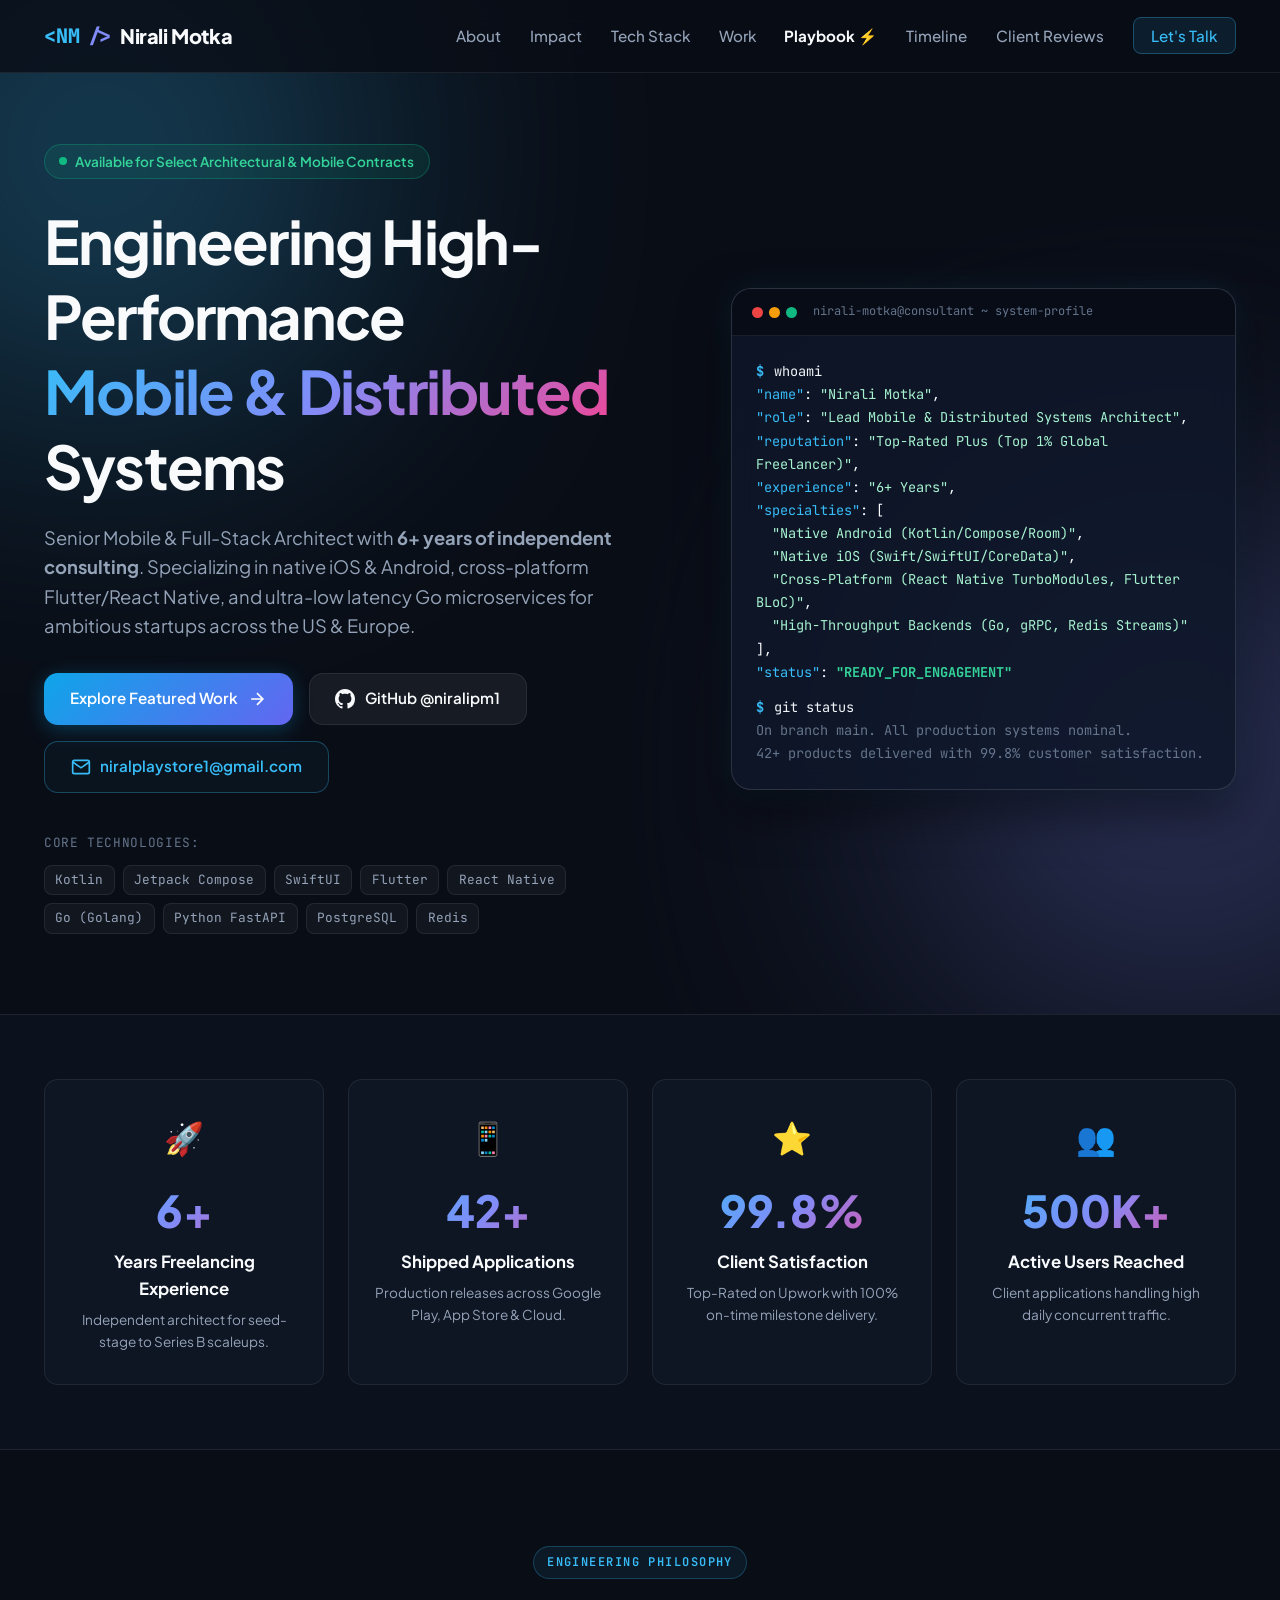
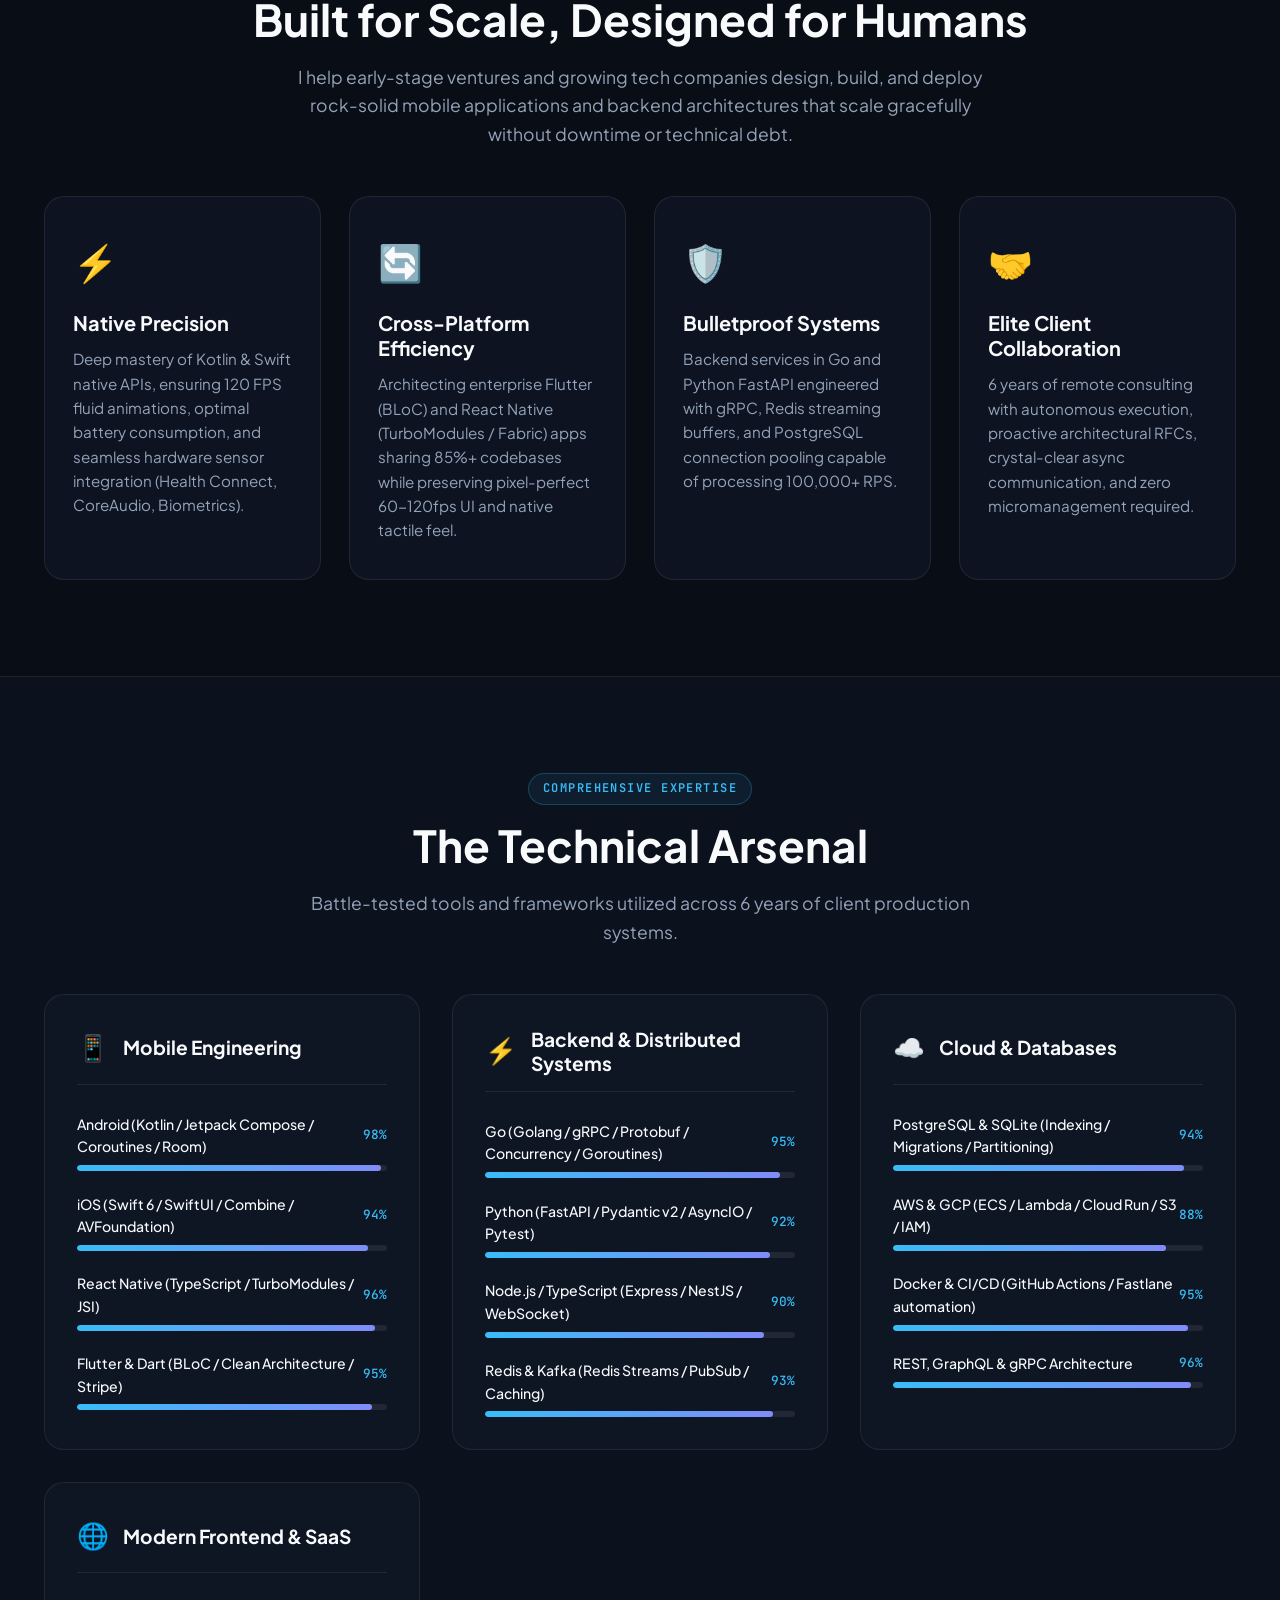
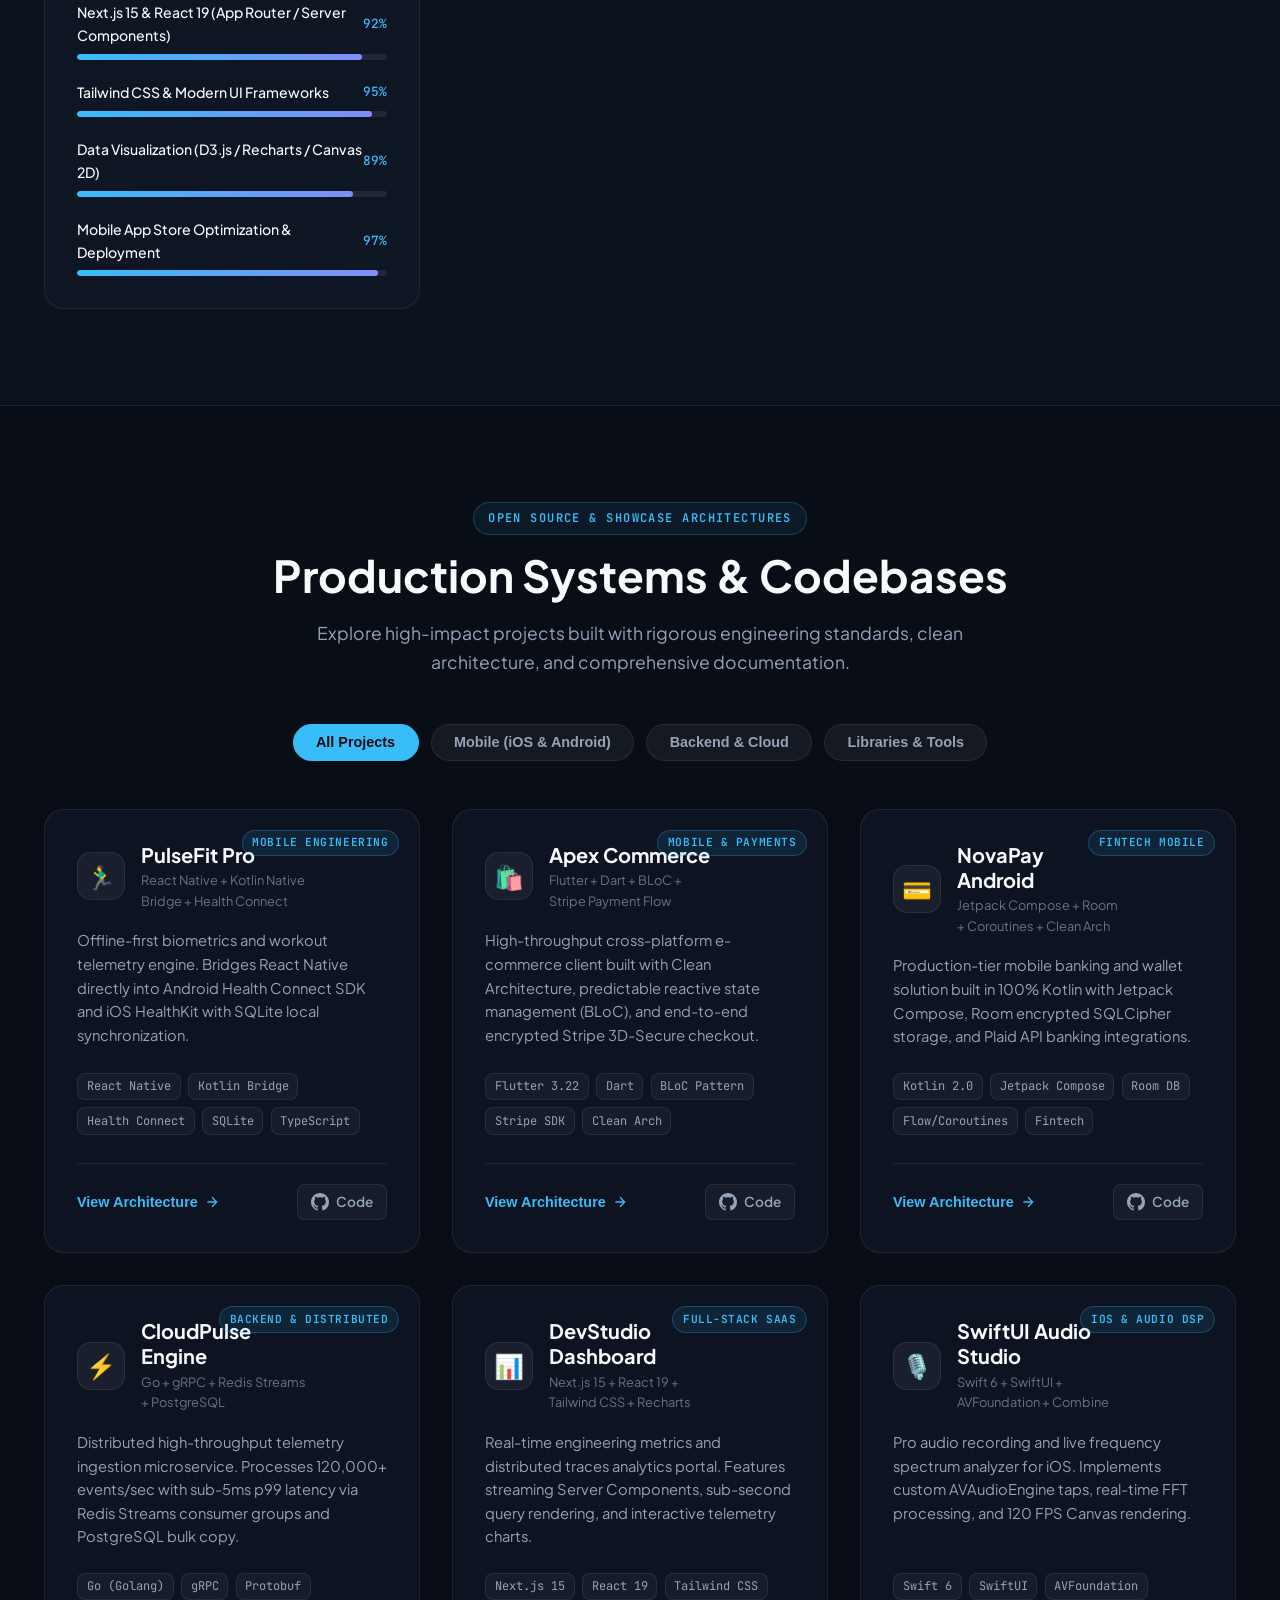
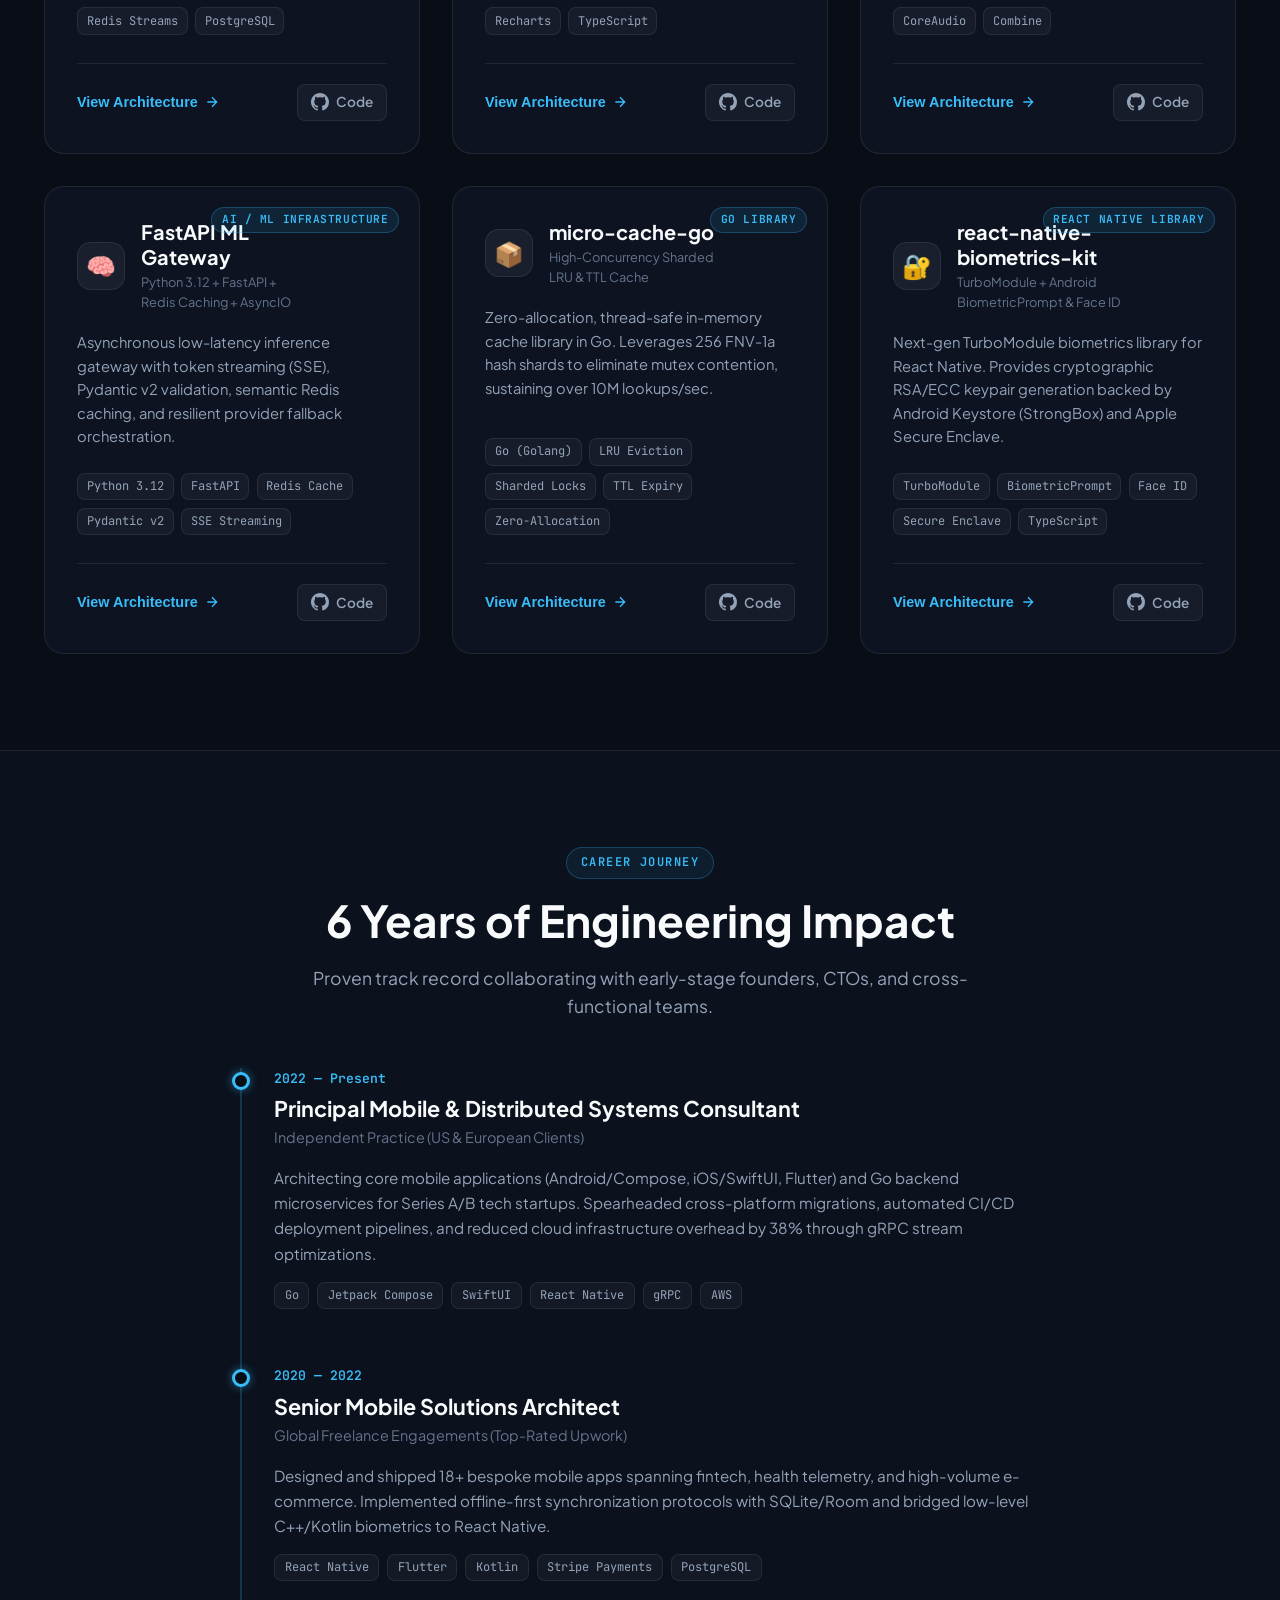
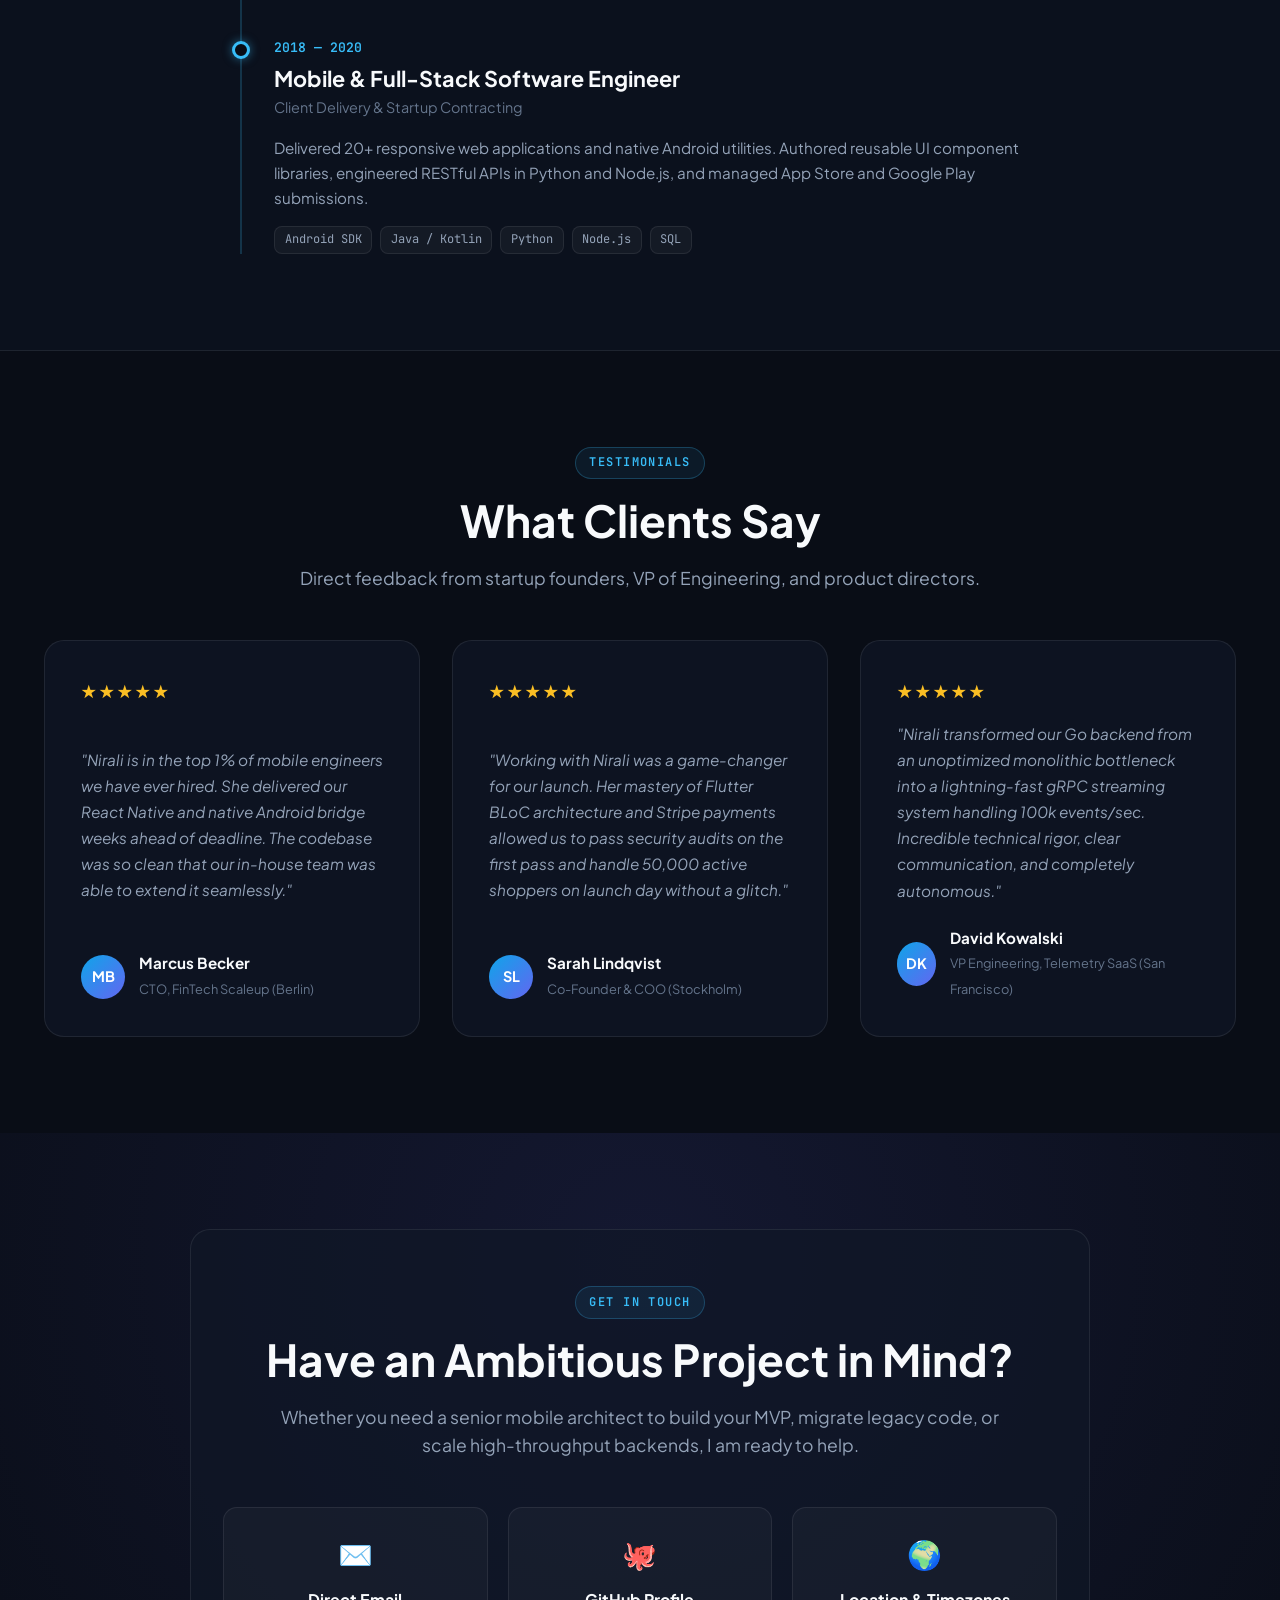
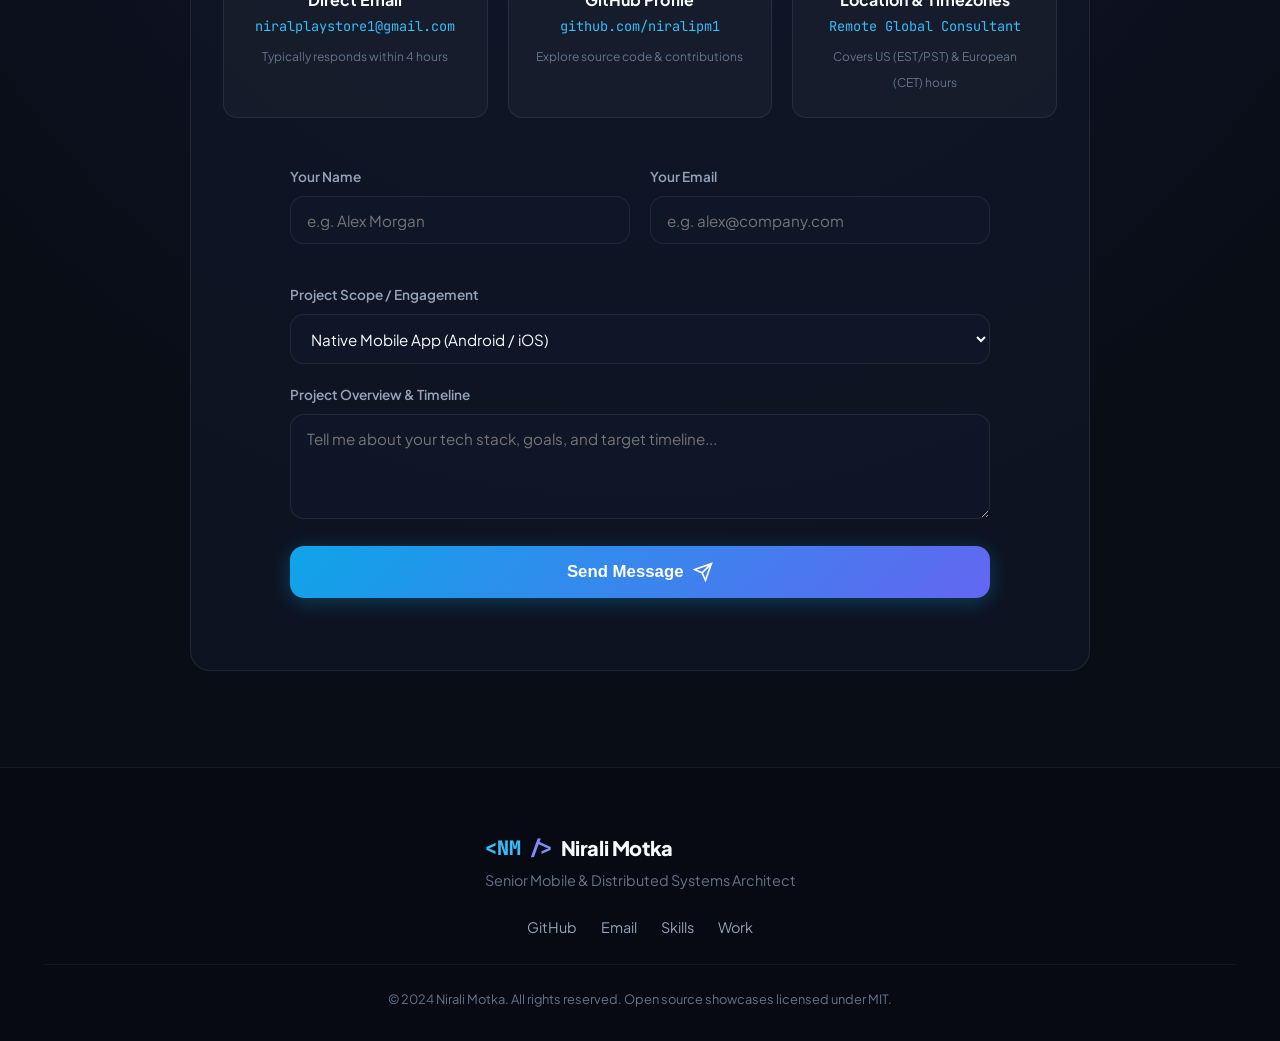
==== commit 57a85496: "Add Android Production & Google Play Publishing Playbook" ====
--- a/index.html
+++ b/index.html
@@ -27,6 +27,7 @@
           <li><a href="#metrics" class="nav-link">Impact</a></li>
           <li><a href="#skills" class="nav-link">Tech Stack</a></li>
           <li><a href="#projects" class="nav-link">Work</a></li>
+          <li><a href="playbook.html" class="nav-link" style="color: var(--accent); font-weight: 700;">Playbook ⚡</a></li>
           <li><a href="#experience" class="nav-link">Timeline</a></li>
           <li><a href="#testimonials" class="nav-link">Client Reviews</a></li>
           <li><a href="#contact" class="nav-link btn-nav-contact">Let's Talk</a></li>
